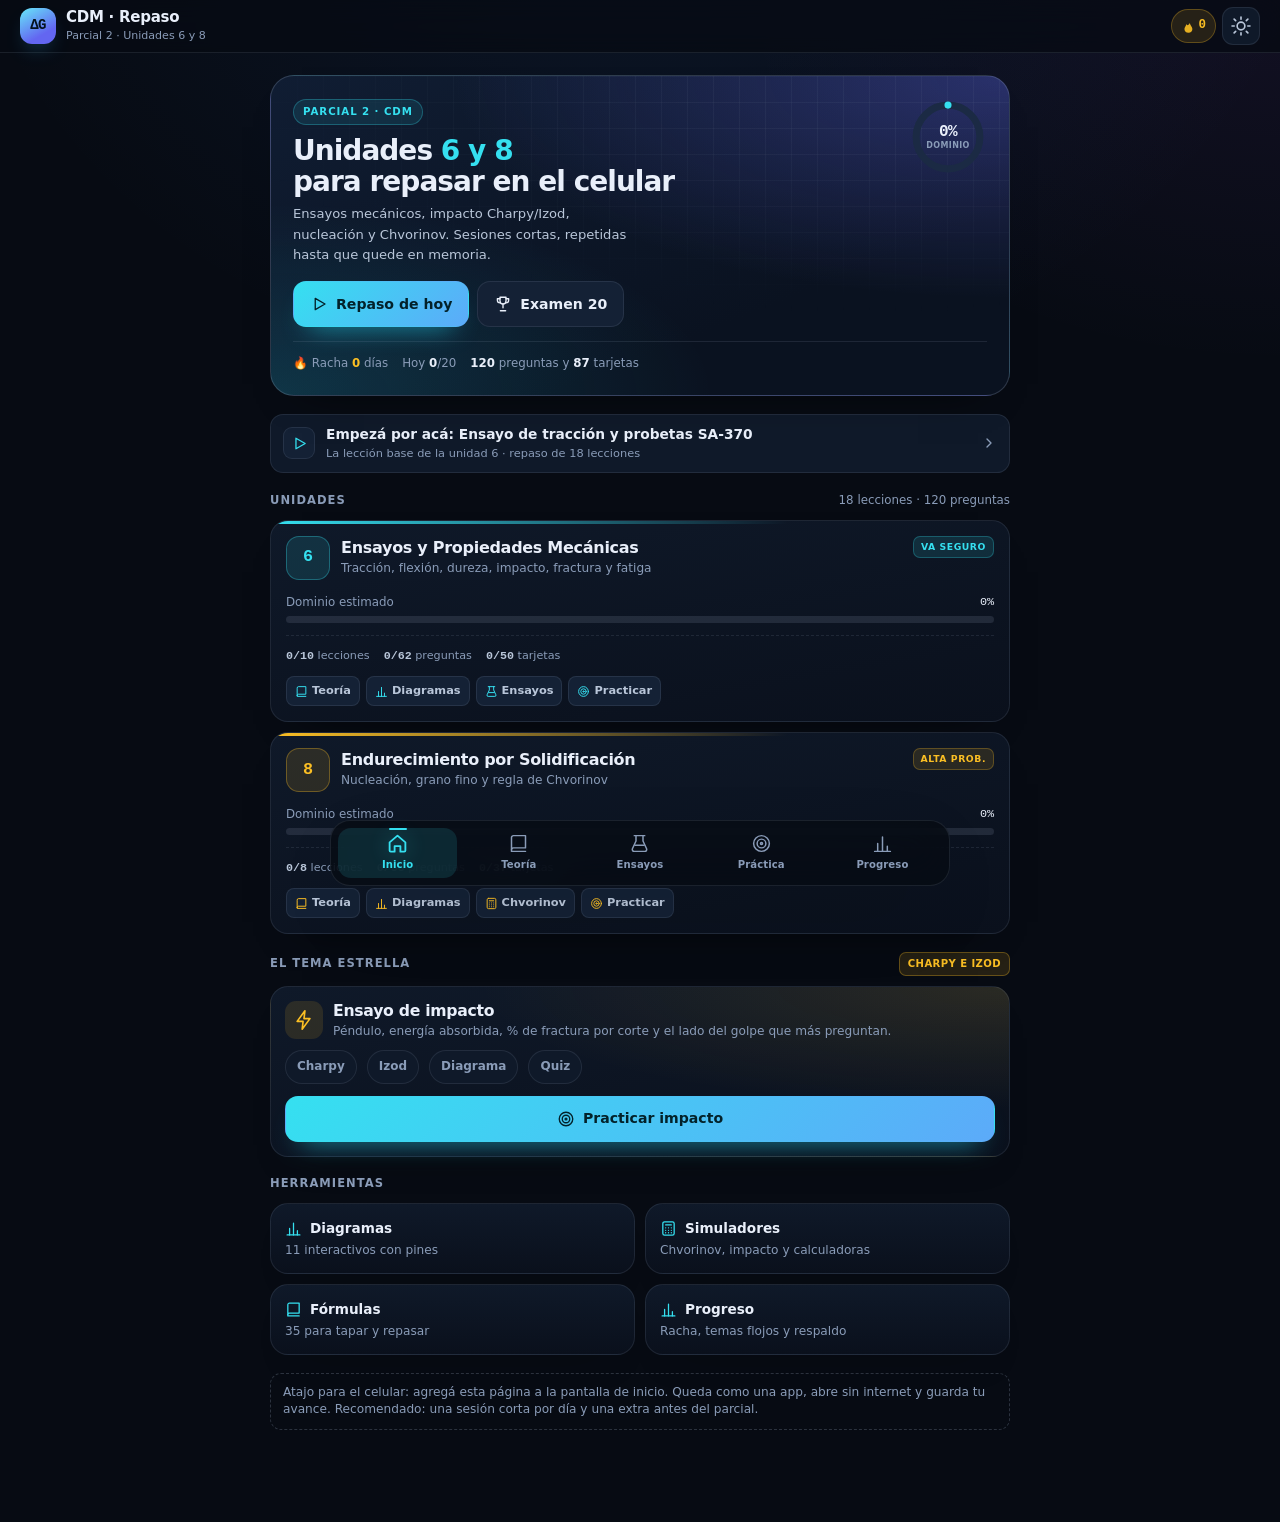
==== index.html @ 366c5c60 "first commit" ====
<!DOCTYPE html>
<html lang="es" data-theme="dark">
<head>
  <meta charset="UTF-8" />
  <meta name="viewport" content="width=device-width, initial-scale=1, viewport-fit=cover" />
  <meta name="description" content="Repaso móvil de Ciencia de los Materiales — Parcial 2. Unidades 6 y 8: ensayos mecánicos, impacto Charpy/Izod y solidificación con Chvorinov." />
  <meta name="theme-color" content="#070b13" />
  <meta name="color-scheme" content="dark light" />
  <meta name="apple-mobile-web-app-capable" content="yes" />
  <meta name="apple-mobile-web-app-status-bar-style" content="black-translucent" />
  <meta name="apple-mobile-web-app-title" content="CDM Repaso" />
  <title>CDM · Repaso — Unidades 6 y 8</title>

  <link rel="manifest" href="./manifest.webmanifest" />
  <link rel="icon" href="./assets/icons/favicon.svg" type="image/svg+xml" />
  <link rel="apple-touch-icon" href="./assets/icons/icon-180.png" />

  <link rel="stylesheet" href="./css/base.css" />
  <link rel="stylesheet" href="./css/layout.css" />
  <link rel="stylesheet" href="./css/components.css" />
  <link rel="stylesheet" href="./css/components-extra.css" />

  <script>
    window.__APP_ERRORS__ = [];
    window.__showAppError = function (msg) {
      window.__APP_ERRORS__.push(String(msg));
      var paint = function () {
        var el = document.getElementById('appError');
        if (!el) {
          el = document.createElement('div');
          el.id = 'appError';
          el.className = 'app-error';
          document.body.appendChild(el);
        }
        el.hidden = false;
        el.textContent = '⚠ Error JS: ' + msg;
      };
      if (document.body) paint();
      else document.addEventListener('DOMContentLoaded', paint, { once: true });
    };
    window.addEventListener('error', function (e) { window.__showAppError(e.message || 'error'); });
    window.addEventListener('unhandledrejection', function (e) { window.__showAppError(e.reason && e.reason.message ? e.reason.message : e.reason); });
  </script>
</head>
<body>
  <a class="skip-link" href="#view">Saltar al contenido</a>

  <!-- ============ SPRITE DE ÍCONOS (sin dependencias externas) ============ -->
  <svg xmlns="http://www.w3.org/2000/svg" class="sprite" aria-hidden="true" focusable="false">
    <symbol id="i-home" viewBox="0 0 24 24"><path d="M3 10.7 12 3l9 7.7V20a1.3 1.3 0 0 1-1.3 1.3h-4.4V15H8.7v6.3H4.3A1.3 1.3 0 0 1 3 20z"/></symbol>
    <symbol id="i-book" viewBox="0 0 24 24"><path d="M4 19.2A2.2 2.2 0 0 1 6.2 17H20V3H6.2A2.2 2.2 0 0 0 4 5.2z"/><path d="M4 19.2V21h16"/></symbol>
    <symbol id="i-flask" viewBox="0 0 24 24"><path d="M6 3h12M8 3v6.2L3.9 18a2.2 2.2 0 0 0 1.9 3h12.4a2.2 2.2 0 0 0 1.9-3L16 9.2V3"/><path d="M6.8 14h10.4"/></symbol>
    <symbol id="i-target" viewBox="0 0 24 24"><circle cx="12" cy="12" r="9"/><circle cx="12" cy="12" r="5"/><circle cx="12" cy="12" r="1.2"/></symbol>
    <symbol id="i-chart" viewBox="0 0 24 24"><path d="M3 21h18"/><path d="M6.5 21V12M12 21V4.5M17.5 21v-6"/></symbol>
    <symbol id="i-chevron-left" viewBox="0 0 24 24"><path d="M15 18l-6-6 6-6"/></symbol>
    <symbol id="i-chevron-right" viewBox="0 0 24 24"><path d="M9 18l6-6-6-6"/></symbol>
    <symbol id="i-arrow-right" viewBox="0 0 24 24"><path d="M4.5 12h15M13 5.5l6.5 6.5L13 18.5"/></symbol>
    <symbol id="i-flame" viewBox="0 0 24 24"><path d="M12 22c3.7 0 6.2-2.5 6.2-5.9 0-4.2-4-6.3-4-9.9 0 0-1.4 2.8-3.7 3.8C9.9 10.2 8.5 8 8.5 8c0 3-3 4.8-3 8.1C5.5 19.5 8 22 12 22z"/></symbol>
    <symbol id="i-check" viewBox="0 0 24 24"><path d="M20 6.5 9.2 17.3 4 12.1"/></symbol>
    <symbol id="i-x" viewBox="0 0 24 24"><path d="M18 6 6 18M6 6l12 12"/></symbol>
    <symbol id="i-clock" viewBox="0 0 24 24"><circle cx="12" cy="12" r="9"/><path d="M12 7.5V12l3.2 2"/></symbol>
    <symbol id="i-layers" viewBox="0 0 24 24"><path d="M12 2.5 2.5 7.3 12 12l9.5-4.7z"/><path d="M2.5 12 12 16.7 21.5 12"/><path d="M2.5 16.7 12 21.4l9.5-4.7"/></symbol>
    <symbol id="i-sparkles" viewBox="0 0 24 24"><path d="M12 3.2l1.8 4.3L18 9.3l-4.2 1.8L12 15.4l-1.8-4.3L6 9.3l4.2-1.8z"/><path d="M18.8 14.6l.8 2 2 .8-2 .8-.8 2-.8-2-2-.8 2-.8z"/></symbol>
    <symbol id="i-refresh" viewBox="0 0 24 24"><path d="M20.5 12a8.5 8.5 0 1 1-2.8-6.3"/><path d="M20.5 4.2v5h-5"/></symbol>
    <symbol id="i-sun" viewBox="0 0 24 24"><circle cx="12" cy="12" r="4.2"/><path d="M12 2.2v2.4M12 19.4v2.4M4.5 4.5l1.7 1.7M17.8 17.8l1.7 1.7M2.2 12h2.4M19.4 12h2.4M4.5 19.5l1.7-1.7M17.8 6.2l1.7-1.7"/></symbol>
    <symbol id="i-moon" viewBox="0 0 24 24"><path d="M20.6 13.2A8.6 8.6 0 1 1 10.8 3.4a7 7 0 0 0 9.8 9.8z"/></symbol>
    <symbol id="i-info" viewBox="0 0 24 24"><circle cx="12" cy="12" r="9"/><path d="M12 11v5.5M12 7.7v.4"/></symbol>
    <symbol id="i-alert" viewBox="0 0 24 24"><path d="M10.3 3.9 2.6 17.1A2 2 0 0 0 4.3 20h15.4a2 2 0 0 0 1.7-2.9L13.7 3.9a2 2 0 0 0-3.4 0z"/><path d="M12 9v4.2M12 16.7v.4"/></symbol>
    <symbol id="i-bulb" viewBox="0 0 24 24"><path d="M9 18h6M10 21.5h4"/><path d="M12 2.5a7 7 0 0 0-4 12.7V18h8v-2.8a7 7 0 0 0-4-12.7z"/></symbol>
    <symbol id="i-search" viewBox="0 0 24 24"><circle cx="11" cy="11" r="7"/><path d="M16.3 16.3 21 21"/></symbol>
    <symbol id="i-graduation" viewBox="0 0 24 24"><path d="M22 9 12 4 2 9l10 5z"/><path d="M6.5 11.2v4.6c0 1.8 2.5 3.2 5.5 3.2s5.5-1.4 5.5-3.2v-4.6"/></symbol>
    <symbol id="i-calculator" viewBox="0 0 24 24"><rect x="4" y="2.5" width="16" height="19" rx="2.5"/><path d="M8 7h8M8 11h.01M12 11h.01M16 11h.01M8 14.5h.01M12 14.5h.01M16 14.5h.01M8 18h.01M12 18h.01M16 18h.01"/></symbol>
    <symbol id="i-play" viewBox="0 0 24 24"><path d="M7 4.5v15l13-7.5z"/></symbol>
    <symbol id="i-shuffle" viewBox="0 0 24 24"><path d="M3 6h4l10 12h4M3 18h4L17 6h4"/><path d="M18 3l3 3-3 3M18 15l3 3-3 3"/></symbol>
    <symbol id="i-trash" viewBox="0 0 24 24"><path d="M4 7h16M9.5 7V4.2h5V7M6.5 7l1 13h9l1-13"/></symbol>
    <symbol id="i-download" viewBox="0 0 24 24"><path d="M12 3v11.5M7.5 10.5 12 15l4.5-4.5M4 20.5h16"/></symbol>
    <symbol id="i-upload" viewBox="0 0 24 24"><path d="M12 15.5V4M7.5 8.5 12 4l4.5 4.5M4 20.5h16"/></symbol>
    <symbol id="i-settings" viewBox="0 0 24 24"><circle cx="12" cy="12" r="3"/><path d="M19.4 15a1.7 1.7 0 0 0 .3 1.9l.1.1a2 2 0 1 1-2.8 2.8l-.1-.1a1.7 1.7 0 0 0-2.9 1.2 2 2 0 1 1-4 0 1.7 1.7 0 0 0-2.9-1.2l-.1.1a2 2 0 1 1-2.8-2.8l.1-.1A1.7 1.7 0 0 0 3 15a2 2 0 1 1 0-4 1.7 1.7 0 0 0 1.4-2.9l-.1-.1a2 2 0 1 1 2.8-2.8l.1.1A1.7 1.7 0 0 0 10 4a2 2 0 1 1 4 0 1.7 1.7 0 0 0 2.9 1.4l.1-.1a2 2 0 1 1 2.8 2.8l-.1.1A1.7 1.7 0 0 0 21 11a2 2 0 1 1 0 4z"/></symbol>
    <symbol id="i-trophy" viewBox="0 0 24 24"><path d="M8 3h8v5a4 4 0 0 1-8 0z"/><path d="M8 5H4.5v2A3.5 3.5 0 0 0 8 10.5M16 5h3.5v2A3.5 3.5 0 0 1 16 10.5M12 12v5M8.5 21h7"/></symbol>
    <symbol id="i-zap" viewBox="0 0 24 24"><path d="M13 2 4.5 13.5H11L10 22l8.5-11.5H12z"/></symbol>
    <symbol id="i-list" viewBox="0 0 24 24"><path d="M8.5 6.5h12M8.5 12h12M8.5 17.5h12M3.5 6.5h.01M3.5 12h.01M3.5 17.5h.01"/></symbol>
    <symbol id="i-check-circle" viewBox="0 0 24 24"><circle cx="12" cy="12" r="9"/><path d="M8 12.3l2.6 2.6L16 9.5"/></symbol>
    <symbol id="i-x-circle" viewBox="0 0 24 24"><circle cx="12" cy="12" r="9"/><path d="M9 9l6 6M15 9l-6 6"/></symbol>
  </svg>

  <!-- ============ BARRA SUPERIOR ============ -->
  <header class="appbar" id="appbar">
    <button class="icon-btn appbar__back" id="btnBack" type="button" aria-label="Volver" hidden>
      <svg class="icon" aria-hidden="true"><use href="#i-chevron-left"></use></svg>
    </button>

    <div class="appbar__brand" id="appbarBrand" role="button" tabindex="0" aria-label="Ir al inicio">
      <span class="brand-mark" aria-hidden="true">ΔG</span>
      <div class="appbar__titles">
        <h1 id="appbarTitle">CDM · Repaso</h1>
        <p id="appbarSub">Parcial 2 · Unidades 6 y 8</p>
      </div>
    </div>

    <div class="appbar__actions">
      <button class="streak-chip" id="btnStreak" type="button" title="Racha de días estudiando">
        <svg class="icon icon--flame" aria-hidden="true"><use href="#i-flame"></use></svg>
        <span id="streakDays">0</span>
      </button>
      <button class="icon-btn" id="btnTheme" type="button" aria-label="Cambiar tema claro / oscuro" title="Tema claro / oscuro">
        <svg class="icon" aria-hidden="true"><use href="#i-moon"></use></svg>
      </button>
    </div>
  </header>

  <!-- ============ CONTENIDO ============ -->
  <main class="view" id="view" tabindex="-1">
    <div class="page">
      <div class="empty">
        <h3>Cargando repaso…</h3>
        <p>Si este mensaje no desaparece, revisá que la carpeta <span class="mono">js/</span> esté completa (incluido <span class="mono">bundle.js</span>).</p>
      </div>
    </div>
  </main>

  <!-- ============ NAVEGACIÓN INFERIOR ============ -->
  <nav class="tabbar" id="tabbar" aria-label="Navegación principal">
    <a class="tabbar__item" href="#/inicio" data-tab="inicio">
      <svg class="icon" aria-hidden="true"><use href="#i-home"></use></svg>
      <span>Inicio</span>
    </a>
    <a class="tabbar__item" href="#/teoria" data-tab="teoria">
      <svg class="icon" aria-hidden="true"><use href="#i-book"></use></svg>
      <span>Teoría</span>
    </a>
    <a class="tabbar__item" href="#/ensayos" data-tab="ensayos">
      <svg class="icon" aria-hidden="true"><use href="#i-flask"></use></svg>
      <span>Ensayos</span>
    </a>
    <a class="tabbar__item" href="#/practica" data-tab="practica">
      <svg class="icon" aria-hidden="true"><use href="#i-target"></use></svg>
      <span>Práctica</span>
    </a>
    <a class="tabbar__item" href="#/progreso" data-tab="progreso">
      <svg class="icon" aria-hidden="true"><use href="#i-chart"></use></svg>
      <span>Progreso</span>
    </a>
  </nav>

  <div id="toast" class="toast" role="status" aria-live="polite" hidden></div>
  <div id="sheetRoot"></div>

  <script>
    /* Si se abre con doble clic (file://), los módulos ES no cargan: se usa el
       bundle clásico generado por tools/build-bundle.mjs. Servida por HTTP(S),
       la app usa los módulos nativos. */
    (function () {
      var script = document.createElement('script');
      var isFile = window.location.protocol === 'file:';
      if (isFile) {
        script.src = './js/bundle.js';
      } else {
        script.type = 'module';
        script.src = './js/main.js';
      }
      script.onerror = function () {
        var box = document.createElement('div');
        box.className = 'app-error';
        box.textContent = isFile
          ? 'No se pudo cargar js/bundle.js. Generá el bundle con: node tools/build-bundle.mjs'
          : 'No se pudo cargar js/main.js. Revisá que la carpeta js/ esté completa.';
        document.body.appendChild(box);
      };
      document.body.appendChild(script);
    })();
  </script>

</body>
</html>
---- css/base.css ----
/* ============================================================
   base.css — reset, tokens de diseño, tipografía y utilidades
   ============================================================ */

:root {
  color-scheme: dark;

  --bg: #070b13;
  --bg-soft: #0a101c;
  --surface: #0f1929;
  --surface-2: #142135;
  --surface-3: #1b2a44;
  --line: rgba(148, 163, 184, 0.14);
  --line-strong: rgba(148, 163, 184, 0.26);
  --track: rgba(148, 163, 184, 0.16);

  --text: #e9effa;
  --text-dim: #b9c6d9;
  --muted: #8a9cb8;

  --accent: #35e0f0;
  --accent-strong: #22d3ee;
  --accent-soft: rgba(53, 224, 240, 0.12);
  --accent-ink: #03222a;

  --violet: #b49bff;
  --violet-soft: rgba(180, 155, 255, 0.13);
  --amber: #fbbf24;
  --amber-soft: rgba(251, 191, 36, 0.12);
  --green: #3ddc97;
  --green-soft: rgba(61, 220, 151, 0.12);
  --rose: #fb7185;
  --rose-soft: rgba(251, 113, 133, 0.12);
  --blue: #7cb8ff;
  --blue-soft: rgba(124, 184, 255, 0.12);

  --u6: #35e0f0;
  --u6-soft: rgba(53, 224, 240, 0.12);
  --u8: #fbbf24;
  --u8-soft: rgba(251, 191, 36, 0.12);

  --radius-xl: 24px;
  --radius-lg: 18px;
  --radius-md: 13px;
  --radius-sm: 9px;

  --shadow-card: 0 20px 40px -32px rgba(0, 0, 0, 0.9);
  --shadow-pop: 0 30px 80px -30px rgba(0, 0, 0, 0.85);

  --font: "Segoe UI Variable Text", "Segoe UI", system-ui, -apple-system, "Helvetica Neue", Arial, sans-serif;
  --mono: ui-monospace, "Cascadia Code", "SF Mono", "JetBrains Mono", Menlo, Consolas, monospace;

  --nav-h: 66px;
  --safe-b: env(safe-area-inset-bottom, 0px);
  --safe-t: env(safe-area-inset-top, 0px);
  --maxw: 780px;

  --hero-bg: radial-gradient(130% 120% at 100% 0%, rgba(99, 102, 241, 0.34), transparent 58%),
             radial-gradient(100% 100% at 0% 100%, rgba(34, 211, 238, 0.17), transparent 60%),
             linear-gradient(158deg, #101d33, #0a1220 70%);
  --grid-line: rgba(148, 163, 184, 0.07);
}

[data-theme="light"] {
  color-scheme: light;

  --bg: #f2f5fb;
  --bg-soft: #eaeff8;
  --surface: #ffffff;
  --surface-2: #f4f7fd;
  --surface-3: #e7edf7;
  --line: rgba(15, 23, 42, 0.09);
  --line-strong: rgba(15, 23, 42, 0.18);
  --track: rgba(15, 23, 42, 0.1);

  --text: #0d1729;
  --text-dim: #2c3b54;
  --muted: #5f7089;

  --accent: #0891b2;
  --accent-strong: #0e7490;
  --accent-soft: rgba(8, 145, 178, 0.1);
  --accent-ink: #ffffff;

  --violet: #7c5cf5;
  --violet-soft: rgba(124, 92, 245, 0.1);
  --amber: #b45309;
  --amber-soft: rgba(180, 83, 9, 0.1);
  --green: #047857;
  --green-soft: rgba(4, 120, 87, 0.1);
  --rose: #be123c;
  --rose-soft: rgba(190, 18, 60, 0.09);
  --blue: #1d4ed8;
  --blue-soft: rgba(29, 78, 216, 0.09);

  --u6: #0e7490;
  --u6-soft: rgba(14, 116, 144, 0.1);
  --u8: #b45309;
  --u8-soft: rgba(180, 83, 9, 0.1);

  --shadow-card: 0 18px 36px -30px rgba(15, 23, 42, 0.35);
  --shadow-pop: 0 30px 80px -30px rgba(15, 23, 42, 0.35);

  --hero-bg: radial-gradient(130% 120% at 100% 0%, rgba(99, 102, 241, 0.22), transparent 58%),
             radial-gradient(100% 100% at 0% 100%, rgba(8, 145, 178, 0.13), transparent 60%),
             linear-gradient(158deg, #ffffff, #eef3fb 75%);
  --grid-line: rgba(15, 23, 42, 0.055);
}

*,
*::before,
*::after {
  box-sizing: border-box;
}

* {
  -webkit-tap-highlight-color: transparent;
}

html {
  -webkit-text-size-adjust: 100%;
  text-size-adjust: 100%;
  scroll-behavior: smooth;
}

body {
  margin: 0;
  min-height: 100vh;
  min-height: 100dvh;
  font-family: var(--font);
  font-size: 15px;
  line-height: 1.55;
  color: var(--text);
  background: var(--bg);
  background-image:
    radial-gradient(90% 60% at 50% -10%, rgba(56, 130, 246, 0.1), transparent 60%),
    radial-gradient(70% 40% at 100% 0%, rgba(168, 85, 247, 0.07), transparent 60%);
  background-repeat: no-repeat;
  overscroll-behavior-y: none;
  -webkit-font-smoothing: antialiased;
  -moz-osx-font-smoothing: grayscale;
}

h1, h2, h3, h4, p, ul, ol, figure, blockquote {
  margin: 0;
}

ul, ol {
  padding: 0;
  list-style: none;
}

h1, h2, h3, h4 {
  font-weight: 650;
  letter-spacing: -0.018em;
  line-height: 1.22;
}

h2 { font-size: 1.22rem; }
h3 { font-size: 1.02rem; }
h4 { font-size: 0.94rem; }

p { color: var(--text-dim); }

a {
  color: var(--accent);
  text-decoration: none;
}

a:hover { text-decoration: underline; }

strong, b { font-weight: 650; color: var(--text); }

button, input, select, textarea {
  font: inherit;
  color: inherit;
}

button {
  cursor: pointer;
  border: 0;
  background: none;
  padding: 0;
}

img, svg {
  max-width: 100%;
}

:focus-visible {
  outline: 2px solid var(--accent);
  outline-offset: 3px;
  border-radius: 6px;
}

::selection {
  background: var(--accent);
  color: var(--accent-ink);
}

::-webkit-scrollbar { width: 6px; height: 6px; }
::-webkit-scrollbar-track { background: transparent; }
::-webkit-scrollbar-thumb {
  background: var(--line-strong);
  border-radius: 99px;
}

/* ---------- utilidades globales ---------- */

.sprite {
  position: absolute;
  width: 0;
  height: 0;
  overflow: hidden;
}

.icon {
  width: 22px;
  height: 22px;
  flex: none;
  fill: none;
  stroke: currentColor;
  stroke-width: 1.8;
  stroke-linecap: round;
  stroke-linejoin: round;
}

.icon--sm { width: 17px; height: 17px; }
.icon--xs { width: 14px; height: 14px; }
.icon--lg { width: 26px; height: 26px; }

.skip-link {
  position: fixed;
  top: -60px;
  left: 12px;
  z-index: 200;
  padding: 10px 14px;
  border-radius: 10px;
  background: var(--surface);
  border: 1px solid var(--line-strong);
}

.skip-link:focus { top: 12px; }

.sr-only {
  position: absolute;
  width: 1px;
  height: 1px;
  margin: -1px;
  padding: 0;
  overflow: hidden;
  clip: rect(0 0 0 0);
  white-space: nowrap;
  border: 0;
}

.mono {
  font-family: var(--mono);
  font-variant-numeric: tabular-nums;
  letter-spacing: -0.01em;
}

.muted { color: var(--muted); }
.dim { color: var(--text-dim); }
.small { font-size: 0.82rem; }
.tiny { font-size: 0.74rem; }
.center { text-align: center; }
.hide { display: none !important; }
[hidden] { display: none !important; }

.app-error {
  position: fixed;
  left: 10px;
  right: 10px;
  bottom: calc(var(--nav-h) + var(--safe-b) + 10px);
  z-index: 300;
  padding: 12px 14px;
  border-radius: 12px;
  background: #7f1d1d;
  color: #fff;
  font-family: var(--mono);
  font-size: 12px;
  box-shadow: var(--shadow-pop);
}

@media (prefers-reduced-motion: reduce) {
  html { scroll-behavior: auto; }
  *, *::before, *::after {
    animation-duration: 0.001ms !important;
    animation-iteration-count: 1 !important;
    transition-duration: 0.001ms !important;
  }
}

@media (min-width: 720px) {
  body { font-size: 15.5px; }
  h2 { font-size: 1.4rem; }
}
---- css/layout.css ----
/* ============================================================
   layout.css — shell de la app, barra superior, navegación y
   estructuras de página (hero, secciones, grillas, unidades)
   ============================================================ */

:root {
  --appbar-h: 56px;
}

/* ---------- barra superior ---------- */

.appbar {
  position: sticky;
  top: 0;
  z-index: 40;
  display: flex;
  align-items: center;
  gap: 10px;
  padding: calc(7px + var(--safe-t)) 14px 7px;
  background: color-mix(in srgb, var(--bg) 78%, transparent);
  border-bottom: 1px solid var(--line);
  backdrop-filter: blur(18px) saturate(1.2);
  -webkit-backdrop-filter: blur(18px) saturate(1.2);
}

@supports not (background: color-mix(in srgb, red 50%, transparent)) {
  .appbar { background: rgba(7, 11, 19, 0.88); }
}

.appbar__brand {
  display: flex;
  align-items: center;
  gap: 10px;
  min-width: 0;
  flex: 1;
}

.brand-mark {
  width: 36px;
  height: 36px;
  flex: none;
  display: grid;
  place-items: center;
  border-radius: 12px;
  background: linear-gradient(150deg, #67e8f9, #6366f1 70%);
  color: #04121f;
  font-family: var(--mono);
  font-size: 14px;
  font-weight: 800;
  letter-spacing: -0.04em;
  box-shadow: 0 10px 22px -12px rgba(56, 189, 248, 0.9);
}

.appbar__titles {
  min-width: 0;
}

.appbar__titles h1 {
  font-size: 0.94rem;
  font-weight: 650;
  white-space: nowrap;
  overflow: hidden;
  text-overflow: ellipsis;
}

.appbar__titles p {
  font-size: 0.69rem;
  color: var(--muted);
  white-space: nowrap;
  overflow: hidden;
  text-overflow: ellipsis;
}

.appbar__actions {
  display: flex;
  align-items: center;
  gap: 6px;
  flex: none;
}

.appbar__back {
  margin-left: -6px;
}

.streak-chip {
  display: inline-flex;
  align-items: center;
  gap: 3px;
  min-height: 34px;
  padding: 0 9px;
  border-radius: 999px;
  border: 1px solid rgba(251, 191, 36, 0.28);
  background: var(--amber-soft);
  color: var(--amber);
  font-family: var(--mono);
  font-size: 0.78rem;
  font-weight: 700;
}

.streak-chip .icon--flame {
  width: 15px;
  height: 15px;
  fill: currentColor;
  stroke: none;
  opacity: 0.9;
}

.icon-btn {
  width: 38px;
  height: 38px;
  display: grid;
  place-items: center;
  border-radius: 11px;
  border: 1px solid var(--line);
  background: var(--surface);
  color: var(--text-dim);
  transition: background 0.15s ease, color 0.15s ease, transform 0.12s ease;
}

.icon-btn:active { transform: scale(0.94); }
.icon-btn:hover { color: var(--text); background: var(--surface-2); }

/* ---------- contenido ---------- */

.view {
  max-width: var(--maxw);
  margin: 0 auto;
  padding: 16px 14px calc(var(--nav-h) + var(--safe-b) + 26px);
  animation: view-in 0.24s ease both;
}

@keyframes view-in {
  from { opacity: 0; }
  to { opacity: 1; }
}

.view--flush {
  padding-top: 10px;
}

.page {
  display: flex;
  flex-direction: column;
  gap: 18px;
}

.page-head {
  display: flex;
  align-items: flex-start;
  gap: 12px;
  justify-content: space-between;
}

.page-head__main { min-width: 0; }

.eyebrow {
  display: flex;
  align-items: center;
  gap: 6px;
  margin-bottom: 5px;
  font-size: 0.68rem;
  font-weight: 700;
  letter-spacing: 0.1em;
  text-transform: uppercase;
  color: var(--accent);
}

.eyebrow--u8 { color: var(--u8); }
.eyebrow--muted { color: var(--muted); }

.page-head h2 {
  font-size: 1.42rem;
  line-height: 1.16;
  letter-spacing: -0.03em;
}

.page-head p {
  margin-top: 5px;
  font-size: 0.85rem;
  color: var(--muted);
  line-height: 1.45;
}

.section {
  display: flex;
  flex-direction: column;
  gap: 10px;
}

.section__head {
  display: flex;
  align-items: baseline;
  justify-content: space-between;
  gap: 10px;
}

.section__title {
  display: flex;
  align-items: center;
  gap: 7px;
  font-size: 0.72rem;
  font-weight: 750;
  letter-spacing: 0.09em;
  text-transform: uppercase;
  color: var(--muted);
}

.section__link {
  font-size: 0.76rem;
  font-weight: 600;
  color: var(--accent);
  white-space: nowrap;
}

/* ---------- hero de inicio ---------- */

.hero {
  position: relative;
  overflow: hidden;
  border-radius: var(--radius-xl);
  border: 1px solid var(--line-strong);
  background: var(--hero-bg);
  padding: 18px;
  box-shadow: var(--shadow-card);
}

.hero::after {
  content: "";
  position: absolute;
  inset: 0;
  pointer-events: none;
  background-image:
    linear-gradient(to right, var(--grid-line) 1px, transparent 1px),
    linear-gradient(to bottom, var(--grid-line) 1px, transparent 1px);
  background-size: 26px 26px;
  mask-image: radial-gradient(120% 100% at 80% 0%, #000 20%, transparent 75%);
  -webkit-mask-image: radial-gradient(120% 100% at 80% 0%, #000 20%, transparent 75%);
}

.hero__top {
  position: relative;
  z-index: 1;
  display: flex;
  align-items: flex-start;
  gap: 14px;
  justify-content: space-between;
}

.hero__copy { min-width: 0; }

.hero__kicker {
  display: inline-flex;
  align-items: center;
  gap: 6px;
  padding: 4px 9px;
  border-radius: 999px;
  border: 1px solid rgba(53, 224, 240, 0.28);
  background: rgba(53, 224, 240, 0.1);
  color: var(--accent);
  font-size: 0.64rem;
  font-weight: 750;
  letter-spacing: 0.09em;
  text-transform: uppercase;
}

.hero h2 {
  margin-top: 11px;
  font-size: 1.55rem;
  line-height: 1.1;
  letter-spacing: -0.035em;
}

.hero h2 em {
  font-style: normal;
  color: var(--accent);
}

.hero__sub {
  margin-top: 7px;
  max-width: 40ch;
  font-size: 0.82rem;
  color: var(--text-dim);
}

.hero__ring {
  flex: none;
  display: flex;
  flex-direction: column;
  align-items: center;
  gap: 4px;
}

.hero__ring-label {
  font-size: 0.6rem;
  font-weight: 700;
  letter-spacing: 0.06em;
  text-transform: uppercase;
  color: var(--muted);
}

.hero__actions {
  position: relative;
  z-index: 1;
  display: flex;
  flex-wrap: wrap;
  gap: 8px;
  margin-top: 16px;
}

.hero__foot {
  position: relative;
  z-index: 1;
  display: flex;
  align-items: center;
  gap: 10px;
  margin-top: 14px;
  padding-top: 12px;
  border-top: 1px solid var(--line);
  font-size: 0.74rem;
  color: var(--muted);
}

/* ---------- tarjetas de unidad ---------- */

.unit-card {
  position: relative;
  display: block;
  overflow: hidden;
  border-radius: var(--radius-lg);
  border: 1px solid var(--line);
  background: linear-gradient(170deg, var(--surface), var(--bg-soft));
  padding: 15px;
  box-shadow: var(--shadow-card);
  transition: border-color 0.15s ease, transform 0.15s ease;
}

.unit-card:hover { border-color: var(--line-strong); }
.unit-card:active { transform: scale(0.995); }

.unit-card::before {
  content: "";
  position: absolute;
  top: 0;
  left: 0;
  width: 100%;
  height: 3px;
  background: linear-gradient(90deg, var(--u-color), transparent 70%);
}

.unit-card--u6 { --u-color: var(--u6); --u-soft: var(--u6-soft); }
.unit-card--u8 { --u-color: var(--u8); --u-soft: var(--u8-soft); }

.unit-card__head {
  display: flex;
  align-items: center;
  gap: 11px;
}

.unit-num {
  width: 44px;
  height: 44px;
  flex: none;
  display: grid;
  place-items: center;
  border-radius: 13px;
  background: var(--u-soft);
  border: 1px solid color-mix(in srgb, var(--u-color) 32%, transparent);
  color: var(--u-color);
  font-family: var(--mono);
  font-size: 1.05rem;
  font-weight: 800;
  line-height: 1;
}

.unit-num small {
  font-size: 0.55rem;
  font-weight: 700;
  letter-spacing: 0.04em;
  margin-top: -2px;
}

.unit-card__titles { min-width: 0; flex: 1; }

.unit-card__titles h3 {
  font-size: 1rem;
  line-height: 1.22;
}

.unit-card__titles p {
  margin-top: 2px;
  font-size: 0.76rem;
  color: var(--muted);
}

.unit-card__badge {
  flex: none;
  align-self: flex-start;
  padding: 3px 7px;
  border-radius: 7px;
  font-size: 0.58rem;
  font-weight: 800;
  letter-spacing: 0.06em;
  text-transform: uppercase;
  color: var(--u-color);
  background: var(--u-soft);
  border: 1px solid color-mix(in srgb, var(--u-color) 26%, transparent);
}

.unit-card__meta {
  display: flex;
  gap: 14px;
  margin-top: 12px;
  padding-top: 11px;
  border-top: 1px dashed var(--line);
  font-size: 0.7rem;
  color: var(--muted);
}

.unit-card__meta b {
  color: var(--text-dim);
  font-family: var(--mono);
  font-size: 0.73rem;
}

.unit-card__links {
  display: flex;
  flex-wrap: wrap;
  gap: 6px;
  margin-top: 11px;
}

.mini-link {
  display: inline-flex;
  align-items: center;
  gap: 4px;
  padding: 5px 8px;
  border-radius: 8px;
  border: 1px solid var(--line);
  background: var(--surface-2);
  color: var(--text-dim);
  font-size: 0.71rem;
  font-weight: 600;
}

.mini-link:hover {
  text-decoration: none;
  border-color: var(--line-strong);
  color: var(--text);
}

.mini-link .icon { width: 13px; height: 13px; color: var(--u-color, var(--accent)); }

/* ---------- grillas ---------- */

.grid { display: grid; gap: 10px; }
.grid--2 { grid-template-columns: repeat(2, minmax(0, 1fr)); }
.grid--3 { grid-template-columns: repeat(3, minmax(0, 1fr)); }

@media (max-width: 359px) {
  .grid--2, .grid--3 { grid-template-columns: 1fr; }
}

@media (min-width: 560px) {
  .grid--3 { grid-template-columns: repeat(3, minmax(0, 1fr)); }
}

/* ---------- navegación inferior ---------- */

.tabbar {
  position: fixed;
  left: 50%;
  bottom: 0;
  transform: translateX(-50%);
  z-index: 45;
  width: 100%;
  max-width: 620px;
  display: grid;
  grid-template-columns: repeat(5, 1fr);
  gap: 2px;
  padding: 7px 7px calc(6px + var(--safe-b));
  background: color-mix(in srgb, var(--bg) 82%, transparent);
  border-top: 1px solid var(--line);
  border-radius: 20px 20px 0 0;
  backdrop-filter: blur(20px) saturate(1.3);
  -webkit-backdrop-filter: blur(20px) saturate(1.3);
  transition: transform 0.26s ease, opacity 0.2s ease;
}

@supports not (background: color-mix(in srgb, red 50%, transparent)) {
  .tabbar { background: rgba(7, 11, 19, 0.94); }
}

.tabbar__item {
  position: relative;
  min-height: 50px;
  display: flex;
  flex-direction: column;
  align-items: center;
  justify-content: center;
  gap: 3px;
  border-radius: 13px;
  color: var(--muted);
  font-size: 0.63rem;
  font-weight: 650;
  letter-spacing: 0.01em;
  transition: color 0.15s ease, background 0.15s ease;
}

.tabbar__item:hover { text-decoration: none; color: var(--text-dim); }

.tabbar__item .icon {
  width: 21px;
  height: 21px;
  stroke-width: 1.7;
}

.tabbar__item[aria-current="page"] {
  color: var(--accent);
  background: var(--accent-soft);
}

.tabbar__item[aria-current="page"] .icon {
  stroke-width: 2.1;
  filter: drop-shadow(0 0 10px rgba(53, 224, 240, 0.45));
}

.tabbar__item[aria-current="page"]::before {
  content: "";
  position: absolute;
  top: 0;
  width: 18px;
  height: 2px;
  border-radius: 2px;
  background: var(--accent);
}

/* modo foco (quiz / tarjetas): ocultar navegación inferior */
body.is-focus .tabbar {
  transform: translate(-50%, 130%);
  opacity: 0;
  pointer-events: none;
}

body.is-focus .view {
  padding-bottom: calc(96px + var(--safe-b));
}

@media (min-width: 900px) {
  .tabbar {
    bottom: 14px;
    border: 1px solid var(--line);
    border-radius: 20px;
    padding-bottom: 7px;
    box-shadow: var(--shadow-pop);
  }

  body.is-focus .tabbar { transform: translate(-50%, 150%); }

  .view { padding-top: 22px; }
}

@media (min-width: 720px) {
  .appbar { padding-inline: 20px; }
  .view { padding-inline: 20px; }
  .hero { padding: 22px; }
  .hero h2 { font-size: 1.75rem; }
}
---- css/components.css ----
/* ============================================================
   components.css — botones, tarjetas, quiz, tarjetas de estudio,
   diagramas SVG, simuladores, hojas y avisos
   ============================================================ */

/* ---------------- botones ---------------- */

.btn {
  display: inline-flex;
  align-items: center;
  justify-content: center;
  gap: 8px;
  min-height: 46px;
  padding: 0 16px;
  border: 1px solid transparent;
  border-radius: var(--radius-md);
  font-size: 0.88rem;
  font-weight: 650;
  line-height: 1.1;
  color: var(--text);
  background: var(--surface-2);
  text-align: center;
  transition: transform 0.12s ease, background 0.15s ease, border-color 0.15s ease, opacity 0.15s ease;
}

.btn:active { transform: scale(0.98); }
.btn:hover { text-decoration: none; }
.btn[disabled] { opacity: 0.45; pointer-events: none; }

.btn .icon { width: 18px; height: 18px; }

.btn--primary {
  background: linear-gradient(135deg, var(--accent) 0%, #60a5fa 110%);
  color: var(--accent-ink);
  box-shadow: 0 14px 26px -16px rgba(34, 211, 238, 0.85);
  border-color: transparent;
}

.btn--primary:hover { filter: brightness(1.05); }

[data-theme="light"] .btn--primary {
  background: linear-gradient(135deg, #0891b2, #2563eb);
  color: #fff;
}

.btn--soft {
  background: var(--surface-2);
  border-color: var(--line);
  color: var(--text);
}

.btn--ghost {
  background: transparent;
  color: var(--text-dim);
  border-color: transparent;
}

.btn--outline {
  background: transparent;
  border-color: var(--line-strong);
  color: var(--text);
}

.btn--danger {
  background: var(--rose-soft);
  border-color: color-mix(in srgb, var(--rose) 32%, transparent);
  color: var(--rose);
}

.btn--sm {
  min-height: 38px;
  padding: 0 12px;
  font-size: 0.78rem;
  border-radius: 10px;
  gap: 6px;
}

.btn--xs {
  min-height: 30px;
  padding: 0 9px;
  font-size: 0.71rem;
  border-radius: 8px;
  gap: 5px;
}

.btn--block { width: 100%; }

.btn--icon {
  width: 42px;
  min-height: 42px;
  padding: 0;
  border-radius: 12px;
}

/* ---------------- chips / filtros ---------------- */

.chip-row {
  display: flex;
  gap: 7px;
  overflow-x: auto;
  padding: 2px 1px 4px;
  scrollbar-width: none;
  -ms-overflow-style: none;
}

.chip-row::-webkit-scrollbar { display: none; }

.chip {
  flex: none;
  display: inline-flex;
  align-items: center;
  gap: 5px;
  min-height: 34px;
  padding: 0 11px;
  border-radius: 999px;
  border: 1px solid var(--line);
  background: var(--surface);
  color: var(--muted);
  font-size: 0.75rem;
  font-weight: 600;
  white-space: nowrap;
  transition: background 0.15s ease, color 0.15s ease, border-color 0.15s ease;
}

.chip[aria-pressed="true"],
.chip.is-active {
  background: var(--accent-soft);
  border-color: color-mix(in srgb, var(--accent) 45%, transparent);
  color: var(--accent);
}

.chip__count {
  font-family: var(--mono);
  font-size: 0.66rem;
  opacity: 0.8;
}

/* control segmentado */
.segmented {
  display: grid;
  grid-auto-flow: column;
  grid-auto-columns: 1fr;
  gap: 3px;
  padding: 3px;
  border-radius: 13px;
  border: 1px solid var(--line);
  background: var(--surface);
}

.segmented button {
  min-height: 36px;
  padding: 0 8px;
  border-radius: 10px;
  font-size: 0.75rem;
  font-weight: 650;
  color: var(--muted);
  white-space: nowrap;
  transition: background 0.15s ease, color 0.15s ease;
}

.segmented button[aria-selected="true"] {
  background: var(--surface-3);
  color: var(--text);
  box-shadow: 0 6px 14px -12px #000;
}

/* ---------------- tarjetas ---------------- */

.card {
  border-radius: var(--radius-lg);
  border: 1px solid var(--line);
  background: linear-gradient(180deg, var(--surface), var(--bg-soft));
  box-shadow: var(--shadow-card);
  padding: 14px;
}

.card--flush { padding: 0; overflow: hidden; }
.card--plain { background: var(--surface); }

.card--tap {
  transition: border-color 0.15s ease, transform 0.12s ease;
}

.card--tap:active { transform: scale(0.995); }
.card--tap:hover { border-color: var(--line-strong); }

.card__head {
  display: flex;
  align-items: flex-start;
  gap: 10px;
  justify-content: space-between;
}

.card__title {
  font-size: 0.95rem;
  font-weight: 650;
}

.card__sub {
  margin-top: 3px;
  font-size: 0.76rem;
  color: var(--muted);
  line-height: 1.4;
}

.card__body {
  margin-top: 10px;
  font-size: 0.86rem;
  color: var(--text-dim);
  line-height: 1.55;
}

.card__foot {
  display: flex;
  align-items: center;
  gap: 8px;
  margin-top: 12px;
  padding-top: 11px;
  border-top: 1px solid var(--line);
}

.stack { display: flex; flex-direction: column; gap: 10px; }
.stack--sm { gap: 7px; }
.stack--lg { gap: 14px; }

.row {
  display: flex;
  align-items: center;
  gap: 10px;
}

.row--between { justify-content: space-between; }
.row--wrap { flex-wrap: wrap; }
.spacer { flex: 1; }

/* ---------------- barras y anillos ---------------- */

.bar {
  height: 7px;
  border-radius: 999px;
  background: var(--track);
  overflow: hidden;
}

.bar--thin { height: 5px; }

.bar__fill {
  height: 100%;
  border-radius: inherit;
  background: linear-gradient(90deg, var(--accent), #60a5fa);
  transition: width 0.45s cubic-bezier(0.2, 0.8, 0.2, 1);
}

.bar__fill--u6 { background: linear-gradient(90deg, var(--u6), #60a5fa); }
.bar__fill--u8 { background: linear-gradient(90deg, var(--u8), #f97316); }
.bar__fill--ok { background: linear-gradient(90deg, var(--green), #22d3ee); }
.bar__fill--warn { background: linear-gradient(90deg, var(--amber), #fb923c); }
.bar__fill--bad { background: linear-gradient(90deg, var(--rose), #f472b6); }

.ring-wrap {
  position: relative;
  width: 74px;
  height: 74px;
  flex: none;
}

.ring { display: block; width: 100%; height: 100%; transform: rotate(-90deg); }
.ring__track { fill: none; stroke: var(--surface-3); }
.ring__value {
  fill: none;
  stroke: var(--accent);
  stroke-linecap: round;
  transition: stroke-dasharray 0.6s cubic-bezier(0.2, 0.8, 0.2, 1);
}

.ring-wrap__inner {
  position: absolute;
  inset: 0;
  display: grid;
  place-content: center;
  text-align: center;
  line-height: 1;
}

.ring-wrap__pct {
  font-family: var(--mono);
  font-size: 1rem;
  font-weight: 750;
  letter-spacing: -0.04em;
}

.ring-wrap__cap {
  margin-top: 2px;
  font-size: 0.52rem;
  font-weight: 700;
  letter-spacing: 0.05em;
  text-transform: uppercase;
  color: var(--muted);
}

/* ---------------- badges / stats ---------------- */

.badge {
  display: inline-flex;
  align-items: center;
  gap: 4px;
  padding: 3px 8px;
  border-radius: 7px;
  border: 1px solid var(--line);
  background: var(--surface-2);
  color: var(--muted);
  font-size: 0.63rem;
  font-weight: 750;
  letter-spacing: 0.04em;
  text-transform: uppercase;
  white-space: nowrap;
}

.badge--accent { color: var(--accent); background: var(--accent-soft); border-color: color-mix(in srgb, var(--accent) 30%, transparent); }
.badge--ok { color: var(--green); background: var(--green-soft); border-color: color-mix(in srgb, var(--green) 30%, transparent); }
.badge--warn { color: var(--amber); background: var(--amber-soft); border-color: color-mix(in srgb, var(--amber) 30%, transparent); }
.badge--bad { color: var(--rose); background: var(--rose-soft); border-color: color-mix(in srgb, var(--rose) 30%, transparent); }
.badge--violet { color: var(--violet); background: var(--violet-soft); border-color: color-mix(in srgb, var(--violet) 30%, transparent); }

.stat {
  padding: 12px;
  border-radius: var(--radius-md);
  border: 1px solid var(--line);
  background: var(--surface);
}

.stat__value {
  font-family: var(--mono);
  font-size: 1.32rem;
  font-weight: 750;
  letter-spacing: -0.04em;
  line-height: 1.05;
}

.stat__label {
  margin-top: 4px;
  font-size: 0.64rem;
  font-weight: 650;
  letter-spacing: 0.05em;
  text-transform: uppercase;
  color: var(--muted);
  line-height: 1.3;
}

.stat--accent { background: var(--accent-soft); border-color: color-mix(in srgb, var(--accent) 26%, transparent); }
.stat--accent .stat__value { color: var(--accent); }

/* ---------------- avisos / callouts ---------------- */

.callout {
  --c: var(--blue);
  --c-soft: var(--blue-soft);
  position: relative;
  display: flex;
  gap: 10px;
  padding: 11px 12px;
  border-radius: var(--radius-md);
  border: 1px solid color-mix(in srgb, var(--c) 26%, transparent);
  background: var(--c-soft);
}

.callout__icon {
  flex: none;
  width: 24px;
  height: 24px;
  display: grid;
  place-items: center;
  border-radius: 8px;
  color: var(--c);
  background: color-mix(in srgb, var(--c) 14%, transparent);
}

.callout__icon .icon { width: 15px; height: 15px; }

.callout h4 {
  font-size: 0.76rem;
  font-weight: 750;
  letter-spacing: 0.03em;
  text-transform: uppercase;
  color: var(--c);
}

.callout p {
  margin-top: 2px;
  font-size: 0.83rem;
  line-height: 1.5;
  color: var(--text-dim);
}

.callout p + p { margin-top: 5px; }

.callout--warn { --c: var(--amber); --c-soft: var(--amber-soft); }
.callout--tip { --c: var(--green); --c-soft: var(--green-soft); }
.callout--trap { --c: var(--rose); --c-soft: var(--rose-soft); }
.callout--prof { --c: var(--violet); --c-soft: var(--violet-soft); }
.callout--info { --c: var(--blue); --c-soft: var(--blue-soft); }

/* ---------------- fórmulas ---------------- */

.formula {
  position: relative;
  padding: 11px 13px;
  border-radius: var(--radius-md);
  border: 1px solid var(--line);
  border-left: 3px solid var(--accent);
  background:
    linear-gradient(180deg, rgba(148, 163, 184, 0.05), transparent),
    var(--bg-soft);
  overflow: hidden;
}

.formula__expr {
  font-family: var(--mono);
  font-size: 1rem;
  font-weight: 650;
  letter-spacing: -0.02em;
  color: var(--text);
  line-height: 1.45;
  overflow-wrap: anywhere;
}

.formula__note {
  margin-top: 4px;
  font-size: 0.7rem;
  color: var(--muted);
  line-height: 1.4;
}

.formula--u8 { border-left-color: var(--u8); }
.formula--violet { border-left-color: var(--violet); }
.formula--amber { border-left-color: var(--amber); }

.fcard {
  padding: 12px 13px;
  border-radius: var(--radius-md);
  border: 1px solid var(--line);
  background: var(--surface);
  transition: border-color 0.15s ease;
}

.fcard__head {
  display: flex;
  align-items: center;
  justify-content: space-between;
  gap: 10px;
}

.fcard__name {
  font-size: 0.79rem;
  font-weight: 650;
  color: var(--text-dim);
}

.fcard__expr {
  margin-top: 6px;
  font-family: var(--mono);
  font-size: 0.98rem;
  font-weight: 650;
  letter-spacing: -0.02em;
  color: var(--text);
  overflow-wrap: anywhere;
  transition: filter 0.2s ease;
}

.fcard__note {
  margin-top: 4px;
  font-size: 0.69rem;
  color: var(--muted);
  line-height: 1.4;
}

.fcard.is-masked .fcard__expr {
  filter: blur(6px);
  user-select: none;
  cursor: pointer;
}

.fcard.is-masked .fcard__expr:hover { filter: blur(4px); }

.formula-inline {
  display: inline-block;
  padding: 1px 5px;
  border-radius: 5px;
  border: 1px solid var(--line);
  background: var(--surface-2);
  font-family: var(--mono);
  font-size: 0.86em;
  color: var(--text);
  white-space: nowrap;
}

/* ---------------- tablas ---------------- */

.table-wrap {
  overflow-x: auto;
  border-radius: var(--radius-md);
  border: 1px solid var(--line);
  background: var(--surface);
  -webkit-overflow-scrolling: touch;
}

table.data {
  width: 100%;
  border-collapse: collapse;
  font-size: 0.76rem;
  min-width: 460px;
}

table.data th {
  padding: 9px 10px;
  text-align: left;
  font-size: 0.6rem;
  font-weight: 750;
  letter-spacing: 0.06em;
  text-transform: uppercase;
  color: var(--muted);
  background: var(--surface-2);
  border-bottom: 1px solid var(--line);
  white-space: nowrap;
}

table.data td {
  padding: 9px 10px;
  border-bottom: 1px solid var(--line);
  color: var(--text-dim);
  vertical-align: top;
  line-height: 1.4;
}

table.data tr:last-child td { border-bottom: 0; }
table.data td:first-child { color: var(--text); font-weight: 600; }
table.data strong { color: var(--text); }

/* ---------------- listas / filas ---------------- */

.row-card {
  display: flex;
  align-items: center;
  gap: 11px;
  width: 100%;
  padding: 11px 12px;
  border-radius: var(--radius-md);
  border: 1px solid var(--line);
  background: var(--surface);
  text-align: left;
  transition: background 0.15s ease, border-color 0.15s ease, transform 0.12s ease;
}

.row-card:active { transform: scale(0.995); }
.row-card:hover { border-color: var(--line-strong); text-decoration: none; }

.row-card__num {
  width: 32px;
  height: 32px;
  flex: none;
  display: grid;
  place-items: center;
  border-radius: 9px;
  background: var(--surface-2);
  border: 1px solid var(--line);
  font-family: var(--mono);
  font-size: 0.72rem;
  font-weight: 750;
  color: var(--text-dim);
}

.row-card__main { flex: 1; min-width: 0; }

.row-card__title {
  display: block;
  font-size: 0.86rem;
  font-weight: 650;
  color: var(--text);
  line-height: 1.3;
}

.row-card__meta {
  display: block;
  margin-top: 2px;
  font-size: 0.71rem;
  color: var(--muted);
  line-height: 1.35;
}

.row-card__chev { flex: none; color: var(--muted); width: 16px; height: 16px; }
.row-card.is-done .row-card__num { color: var(--green); border-color: color-mix(in srgb, var(--green) 32%, transparent); background: var(--green-soft); }

/* ---------------- lesson view ---------------- */

.lesson-top {
  display: flex;
  flex-wrap: wrap;
  gap: 6px;
  align-items: center;
}

.lesson-body {
  font-size: 0.93rem;
  line-height: 1.68;
  color: var(--text-dim);
}

.lesson-body p + p { margin-top: 10px; }
.lesson-body b, .lesson-body strong { color: var(--text); }

.lesson-body ul.ticks { margin-top: 8px; display: grid; gap: 7px; }

.lesson-body ul.ticks li {
  position: relative;
  padding-left: 20px;
  font-size: 0.89rem;
}

.lesson-body ul.ticks li::before {
  content: "";
  position: absolute;
  left: 2px;
  top: 0.52em;
  width: 7px;
  height: 7px;
  border-radius: 2px;
  background: var(--accent);
  opacity: 0.8;
}

.lesson-body ol.steps {
  margin-top: 8px;
  display: grid;
  gap: 7px;
  counter-reset: step;
}

.lesson-body ol.steps li {
  position: relative;
  padding-left: 26px;
  font-size: 0.88rem;
  counter-increment: step;
}

.lesson-body ol.steps li::before {
  content: counter(step);
  position: absolute;
  left: 0;
  top: 0.1em;
  width: 18px;
  height: 18px;
  display: grid;
  place-items: center;
  border-radius: 6px;
  background: var(--accent-soft);
  color: var(--accent);
  font-family: var(--mono);
  font-size: 0.65rem;
  font-weight: 750;
}

.mini-title {
  margin: 4px 0 6px;
  font-size: 0.72rem;
  font-weight: 750;
  letter-spacing: 0.07em;
  text-transform: uppercase;
  color: var(--muted);
}

.figure {
  margin: 4px 0;
}

.figure figcaption {
  margin-top: 6px;
  font-size: 0.69rem;
  color: var(--muted);
  line-height: 1.4;
}

/* ---------------- formulario ---------------- */

.field { display: flex; flex-direction: column; gap: 5px; }

.field__label {
  font-size: 0.7rem;
  font-weight: 650;
  letter-spacing: 0.02em;
  color: var(--muted);
}

.input {
  width: 100%;
  min-height: 46px;
  padding: 0 11px;
  border-radius: 11px;
  border: 1px solid var(--line-strong);
  background: var(--bg-soft);
  color: var(--text);
  font-family: var(--mono);
  font-size: 16px;
  transition: border-color 0.15s ease, box-shadow 0.15s ease;
}

.input:focus {
  outline: none;
  border-color: var(--accent);
  box-shadow: 0 0 0 3px var(--accent-soft);
}

.input::placeholder { color: var(--muted); font-family: var(--font); }

.input-text {
  font-family: var(--font);
  font-size: 16px;
}

.input-group { position: relative; }

.input-group .input { padding-right: 44px; }

.input-group__unit {
  position: absolute;
  right: 10px;
  top: 50%;
  transform: translateY(-50%);
  font-family: var(--mono);
  font-size: 0.7rem;
  color: var(--muted);
  pointer-events: none;
}

/* ---------------- quiz ---------------- */

.quiz-top {
  display: flex;
  align-items: center;
  gap: 10px;
}

.quiz-top__label {
  font-size: 0.7rem;
  font-weight: 700;
  letter-spacing: 0.05em;
  text-transform: uppercase;
  color: var(--muted);
}

.quiz-top__count {
  font-family: var(--mono);
  font-size: 0.8rem;
  font-weight: 750;
  color: var(--text);
}

.quiz-progress { flex: 1; }

.q-card {
  padding: 16px;
  border-radius: var(--radius-lg);
  border: 1px solid var(--line);
  background: linear-gradient(180deg, var(--surface), var(--bg-soft));
  box-shadow: var(--shadow-card);
}

.q-meta {
  display: flex;
  align-items: center;
  flex-wrap: wrap;
  gap: 6px;
  margin-bottom: 10px;
}

.q-text {
  font-size: 1.06rem;
  font-weight: 600;
  line-height: 1.42;
  letter-spacing: -0.012em;
  color: var(--text);
}

.q-text .formula-inline { font-size: 0.88em; }

.q-hint {
  margin-top: 7px;
  font-size: 0.76rem;
  color: var(--muted);
}

.options {
  display: grid;
  gap: 8px;
  margin-top: 14px;
}

.opt {
  display: flex;
  align-items: flex-start;
  gap: 10px;
  width: 100%;
  padding: 12px;
  border-radius: 13px;
  border: 1px solid var(--line);
  background: var(--surface);
  color: var(--text-dim);
  font-size: 0.87rem;
  line-height: 1.4;
  text-align: left;
  transition: background 0.15s ease, border-color 0.15s ease, transform 0.1s ease, opacity 0.2s ease;
}

.opt:active { transform: scale(0.995); }
.opt:hover:not([data-state]) { border-color: var(--line-strong); background: var(--surface-2); }

.opt__key {
  width: 23px;
  height: 23px;
  flex: none;
  display: grid;
  place-items: center;
  border-radius: 7px;
  border: 1px solid var(--line-strong);
  font-family: var(--mono);
  font-size: 0.67rem;
  font-weight: 750;
  color: var(--muted);
}

.opt[data-state="correct"] {
  border-color: color-mix(in srgb, var(--green) 55%, transparent);
  background: var(--green-soft);
  color: var(--text);
}

.opt[data-state="correct"] .opt__key { border-color: var(--green); color: var(--green); background: color-mix(in srgb, var(--green) 12%, transparent); }

.opt[data-state="wrong"] {
  border-color: color-mix(in srgb, var(--rose) 55%, transparent);
  background: var(--rose-soft);
  color: var(--text);
}

.opt[data-state="wrong"] .opt__key { border-color: var(--rose); color: var(--rose); }

.opt[data-state="dim"] { opacity: 0.45; }

.explain {
  margin-top: 12px;
  padding: 12px;
  border-radius: 13px;
  border: 1px solid var(--line);
  border-left: 3px solid var(--accent);
  background: var(--surface-2);
  animation: fade-in 0.22s ease both;
}

.explain--bad { border-left-color: var(--rose); }
.explain--ok { border-left-color: var(--green); }

.explain__title {
  display: flex;
  align-items: center;
  gap: 6px;
  font-size: 0.78rem;
  font-weight: 750;
  color: var(--green);
}

.explain--bad .explain__title { color: var(--rose); }

.explain p {
  margin-top: 5px;
  font-size: 0.83rem;
  line-height: 1.52;
  color: var(--text-dim);
}

.explain ol {
  margin-top: 7px;
  display: grid;
  gap: 5px;
  counter-reset: s;
}

.explain ol li {
  position: relative;
  padding-left: 20px;
  font-size: 0.79rem;
  color: var(--text-dim);
  counter-increment: s;
}

.explain ol li::before {
  content: counter(s) ".";
  position: absolute;
  left: 0;
  color: var(--accent);
  font-family: var(--mono);
  font-size: 0.7rem;
  font-weight: 700;
}

.numeric-row {
  display: flex;
  gap: 8px;
  margin-top: 14px;
}

.numeric-row .input { flex: 1; }

.action-dock {
  position: fixed;
  left: 50%;
  bottom: 0;
  transform: translateX(-50%);
  z-index: 50;
  width: 100%;
  max-width: var(--maxw);
  padding: 10px 14px calc(10px + var(--safe-b));
  background: linear-gradient(180deg, transparent, var(--bg) 34%);
}

.action-dock__inner {
  display: flex;
  gap: 8px;
  padding: 9px;
  border-radius: 16px;
  border: 1px solid var(--line);
  background: color-mix(in srgb, var(--bg) 82%, transparent);
  backdrop-filter: blur(16px);
  -webkit-backdrop-filter: blur(16px);
}

.action-dock__inner .btn { flex: 1; }

/* resultados */
.result-hero {
  padding: 22px 18px;
  border-radius: var(--radius-xl);
  border: 1px solid var(--line);
  background: var(--hero-bg);
  text-align: center;
}

.result-hero .ring-wrap { margin: 0 auto; width: 104px; height: 104px; }
.result-hero .ring-wrap__pct { font-size: 1.4rem; }

.result-hero h2 { margin-top: 12px; font-size: 1.2rem; }
.result-hero p { margin-top: 4px; font-size: 0.82rem; color: var(--muted); }

.review-list { display: grid; gap: 8px; }

.review-item {
  padding: 11px 12px;
  border-radius: 12px;
  border: 1px solid var(--line);
  background: var(--surface);
}

.review-item__q { font-size: 0.83rem; font-weight: 600; color: var(--text); }
.review-item__a { margin-top: 4px; font-size: 0.78rem; color: var(--green); }
.review-item__note { margin-top: 4px; font-size: 0.75rem; color: var(--muted); line-height: 1.45; }

/* ---------------- tarjetas de memoria ---------------- */

.flash-stage { perspective: 1400px; }

.flash-card {
  width: 100%;
  min-height: 320px;
  cursor: pointer;
  border: 0;
  background: none;
  text-align: inherit;
  color: inherit;
}

.flash-inner {
  display: grid;
  min-height: 320px;
  transform-style: preserve-3d;
  transition: transform 0.55s cubic-bezier(0.2, 0.8, 0.2, 1);
}

.flash-card.is-flipped .flash-inner { transform: rotateY(180deg); }

.flash-face {
  grid-area: 1 / 1;
  display: flex;
  flex-direction: column;
  justify-content: center;
  gap: 12px;
  padding: 22px 18px;
  border-radius: 22px;
  border: 1px solid var(--line);
  background:
    radial-gradient(120% 90% at 100% 0%, rgba(99, 102, 241, 0.18), transparent 55%),
    linear-gradient(170deg, var(--surface), var(--bg-soft));
  box-shadow: var(--shadow-card);
  backface-visibility: hidden;
  -webkit-backface-visibility: hidden;
}

.flash-back {
  transform: rotateY(180deg);
  background:
    radial-gradient(120% 90% at 0% 0%, rgba(53, 224, 240, 0.13), transparent 55%),
    linear-gradient(200deg, var(--surface), var(--bg-soft));
}

.flash-face__tag {
  display: flex;
  align-items: center;
  gap: 6px;
  font-size: 0.64rem;
  font-weight: 750;
  letter-spacing: 0.07em;
  text-transform: uppercase;
  color: var(--accent);
}

.flash-face__text {
  font-size: 1.1rem;
  font-weight: 600;
  line-height: 1.42;
  letter-spacing: -0.015em;
  color: var(--text);
}

.flash-back .flash-face__text {
  font-size: 0.98rem;
  font-weight: 500;
  color: var(--text-dim);
}

.flash-face__hint {
  font-size: 0.72rem;
  color: var(--muted);
}

.flash-tap {
  display: inline-flex;
  align-items: center;
  gap: 5px;
  align-self: flex-start;
  padding: 4px 8px;
  border-radius: 7px;
  border: 1px dashed var(--line-strong);
  font-size: 0.66rem;
  color: var(--muted);
}

.flash-controls {
  display: grid;
  grid-template-columns: 1fr 1fr;
  gap: 8px;
  margin-top: 12px;
}

.flash-controls .btn { min-height: 52px; flex-direction: column; gap: 3px; font-size: 0.78rem; }
.flash-controls .btn small { font-size: 0.62rem; font-weight: 500; opacity: 0.7; }

/* ---------------- tablero de progreso ---------------- */

.topic-row {
  display: grid;
  grid-template-columns: 1fr 76px;
  align-items: center;
  gap: 10px;
  padding: 9px 0;
  border-bottom: 1px solid var(--line);
}

.topic-row:last-child { border-bottom: 0; }

.topic-row__name { font-size: 0.8rem; font-weight: 600; color: var(--text-dim); }
.topic-row__pct { font-family: var(--mono); font-size: 0.72rem; color: var(--muted); text-align: right; }

.badge-grid {
  display: grid;
  grid-template-columns: repeat(3, 1fr);
  gap: 8px;
}

.achievement {
  padding: 10px 8px;
  border-radius: 12px;
  border: 1px solid var(--line);
  background: var(--surface);
  text-align: center;
}

.achievement .icon { width: 22px; height: 22px; color: var(--amber); margin-bottom: 4px; }
.achievement__name { font-size: 0.68rem; font-weight: 650; color: var(--text-dim); line-height: 1.25; }
.achievement.is-locked { opacity: 0.38; filter: grayscale(1); }

/* ---------------- estado vacío ---------------- */

.empty {
  padding: 22px 16px;
  border-radius: var(--radius-lg);
  border: 1px dashed var(--line-strong);
  background: var(--surface);
  text-align: center;
}

.empty .icon { width: 28px; height: 28px; color: var(--muted); margin-bottom: 8px; }
.empty h3 { font-size: 0.92rem; }
.empty p { margin-top: 4px; font-size: 0.78rem; color: var(--muted); }

/* ---------------- hoja inferior (sheet) ---------------- */

.sheet-overlay {
  position: fixed;
  inset: 0;
  z-index: 100;
  display: flex;
  align-items: flex-end;
  justify-content: center;
  background: rgba(3, 6, 12, 0.62);
  backdrop-filter: blur(4px);
  -webkit-backdrop-filter: blur(4px);
  animation: fade-in 0.18s ease both;
}

.sheet {
  width: 100%;
  max-width: 560px;
  max-height: 86dvh;
  overflow-y: auto;
  overscroll-behavior: contain;
  padding: 4px 16px calc(18px + var(--safe-b));
  border: 1px solid var(--line-strong);
  border-bottom: 0;
  border-radius: 22px 22px 0 0;
  background: var(--surface);
  box-shadow: var(--shadow-pop);
  animation: sheet-up 0.26s cubic-bezier(0.2, 0.8, 0.2, 1) both;
}

.sheet__handle {
  width: 38px;
  height: 4px;
  margin: 8px auto 14px;
  border-radius: 99px;
  background: var(--line-strong);
}

.sheet:focus { outline: none; }

.sheet__head {
  display: flex;
  align-items: flex-start;
  justify-content: space-between;
  gap: 10px;
  padding-bottom: 10px;
  border-bottom: 1px solid var(--line);
}

.sheet__title { font-size: 1rem; font-weight: 650; letter-spacing: -0.02em; }
.sheet__sub { margin-top: 2px; font-size: 0.74rem; color: var(--muted); }
.sheet__body { padding: 12px 0 4px; font-size: 0.88rem; line-height: 1.6; color: var(--text-dim); }
.sheet__body p + p { margin-top: 8px; }
.sheet__body .formula { margin-top: 8px; }
.sheet__actions { display: flex; gap: 8px; padding-top: 12px; }
.sheet__actions .btn { flex: 1; }

@keyframes sheet-up {
  from { transform: translateY(24px); opacity: 0.5; }
  to { transform: none; opacity: 1; }
}

@keyframes fade-in {
  from { opacity: 0; }
  to { opacity: 1; }
}

/* ---------------- toast ---------------- */

.toast {
  position: fixed;
  left: 50%;
  bottom: calc(var(--nav-h) + var(--safe-b) + 16px);
  transform: translateX(-50%);
  z-index: 120;
  max-width: calc(100vw - 32px);
  padding: 10px 14px;
  border-radius: 12px;
  border: 1px solid var(--line-strong);
  background: var(--surface-3);
  color: var(--text);
  font-size: 0.8rem;
  font-weight: 600;
  box-shadow: var(--shadow-pop);
  animation: toast-in 0.2s ease both;
  text-align: center;
}

.toast--ok { border-color: color-mix(in srgb, var(--green) 50%, transparent); color: var(--green); }
.toast--bad { border-color: color-mix(in srgb, var(--rose) 50%, transparent); color: var(--rose); }

body.is-focus .toast { bottom: calc(96px + var(--safe-b)); }

@keyframes toast-in {
  from { opacity: 0; transform: translate(-50%, 8px); }
  to { opacity: 1; transform: translate(-50%, 0); }
}

/* ---------------- diagramas ---------------- */

.diagram-frame {
  position: relative;
  border-radius: 16px;
  border: 1px solid var(--line);
  overflow: hidden;
  background:
    linear-gradient(to right, var(--grid-line) 1px, transparent 1px),
    linear-gradient(to bottom, var(--grid-line) 1px, transparent 1px),
    radial-gradient(90% 80% at 50% 0%, rgba(56, 130, 246, 0.08), transparent 70%),
    var(--bg-soft);
  background-size: 22px 22px, 22px 22px, auto, auto;
  touch-action: manipulation;
}

.diagram-frame svg {
  display: block;
  width: 100%;
  height: auto;
  overflow: visible;
}

.diagram-frame .svg-axis { stroke: var(--muted); stroke-width: 1.6; fill: none; }
.diagram-frame .svg-axis-arrow { fill: var(--muted); }
.diagram-frame .svg-grid { stroke: var(--grid-line); stroke-width: 1; }
.diagram-frame .svg-curve { fill: none; stroke: var(--text); stroke-width: 2.6; stroke-linecap: round; }
.diagram-frame .svg-curve--accent { stroke: var(--accent); }
.diagram-frame .svg-curve--violet { stroke: var(--violet); }
.diagram-frame .svg-curve--amber { stroke: var(--amber); }
.diagram-frame .svg-curve--rose { stroke: var(--rose); }
.diagram-frame .svg-curve--green { stroke: var(--green); }
.diagram-frame .svg-dashed { fill: none; stroke-dasharray: 5 4; stroke-width: 1.8; }
.diagram-frame .svg-fill--accent { fill: var(--accent); }
.diagram-frame .svg-fill--violet { fill: var(--violet); }
.diagram-frame .svg-fill--amber { fill: var(--amber); }
.diagram-frame .svg-fill--rose { fill: var(--rose); }
.diagram-frame .svg-fill--green { fill: var(--green); }
.diagram-frame .svg-fill--muted { fill: var(--muted); }
.diagram-frame .svg-soft { fill: var(--accent-soft); }
.diagram-frame .svg-soft--violet { fill: var(--violet-soft); }
.diagram-frame .svg-soft--amber { fill: var(--amber-soft); }
.diagram-frame .svg-soft--rose { fill: var(--rose-soft); }
.diagram-frame .svg-soft--green { fill: var(--green-soft); }
.diagram-frame .svg-text {
  fill: var(--text-dim);
  font-family: var(--font);
  font-size: 9px;
  font-weight: 600;
}
.diagram-frame .svg-text--strong { fill: var(--text); font-weight: 700; }
.diagram-frame .svg-text--muted { fill: var(--muted); font-weight: 500; }
.diagram-frame .svg-text--mono { font-family: var(--mono); }
.diagram-frame .svg-text--accent { fill: var(--accent); }
.diagram-frame .svg-text--violet { fill: var(--violet); }
.diagram-frame .svg-text--amber { fill: var(--amber); }
.diagram-frame .svg-text--rose { fill: var(--rose); }
.diagram-frame .svg-text--green { fill: var(--green); }

.d-label { pointer-events: none; }
.d-label__box {
  fill: var(--surface);
  stroke: color-mix(in srgb, var(--accent) 55%, transparent);
  stroke-width: 0.8;
}
.d-label__text {
  fill: var(--text);
  font-family: var(--font);
  font-size: 8.5px;
  font-weight: 650;
}
.d-label__line { stroke: var(--accent); stroke-width: 0.7; stroke-dasharray: 2 2; opacity: 0.7; }

.d-pin { cursor: pointer; }
.d-pin__hit { fill: transparent; }
.d-pin__circle {
  fill: var(--surface-2);
  stroke: var(--accent);
  stroke-width: 1.4;
  transition: transform 0.15s ease, fill 0.2s ease;
}
.d-pin__num {
  fill: var(--text);
  font-family: var(--mono);
  font-size: 8.5px;
  font-weight: 750;
  pointer-events: none;
}
.d-pin:hover .d-pin__circle { fill: var(--surface-3); }
.d-pin.is-active .d-pin__circle { fill: var(--accent); stroke: var(--accent); }
.d-pin.is-active .d-pin__num { fill: var(--accent-ink); }
.d-pin.is-solved .d-pin__circle { fill: var(--green); stroke: var(--green); }
.d-pin.is-solved .d-pin__num { fill: #04231a; }
.d-pin.is-pulse .d-pin__circle { animation: pin-pulse 1.4s ease-in-out infinite; }

@keyframes pin-pulse {
  0%, 100% { stroke-width: 1.4; }
  50% { stroke-width: 3; }
}

.diagram-toolbar {
  display: flex;
  align-items: center;
  justify-content: space-between;
  gap: 8px;
  padding: 8px 10px;
  border-bottom: 1px solid var(--line);
  background: color-mix(in srgb, var(--surface) 60%, transparent);
}

.diagram-toolbar__title {
  font-size: 0.72rem;
  font-weight: 650;
  color: var(--text-dim);
}

.diagram-legend {
  display: flex;
  flex-wrap: wrap;
  gap: 10px;
  padding: 8px 10px;
  border-top: 1px solid var(--line);
  font-size: 0.65rem;
  color: var(--muted);
}

.diagram-legend span { display: inline-flex; align-items: center; gap: 4px; }
.legend-dot { width: 7px; height: 7px; border-radius: 50%; display: inline-block; }
.legend-dot--accent { background: var(--accent); }
.legend-dot--green { background: var(--green); }
.legend-dot--muted { background: var(--muted); }
.legend-dot--rose { background: var(--rose); }
.legend-dot--violet { background: var(--violet); }
.legend-dot--amber { background: var(--amber); }

.pins-list {
  display: flex;
  flex-wrap: wrap;
  gap: 5px;
}

.pin-chip {
  display: inline-flex;
  align-items: center;
  gap: 5px;
  min-height: 30px;
  padding: 0 8px;
  border-radius: 8px;
  border: 1px solid var(--line);
  background: var(--surface);
  color: var(--muted);
  font-size: 0.68rem;
  font-weight: 600;
}

.pin-chip b {
  font-family: var(--mono);
  font-size: 0.64rem;
  color: var(--accent);
}

.pin-chip.is-done { border-color: color-mix(in srgb, var(--green) 30%, transparent); color: var(--green); background: var(--green-soft); }
.pin-chip.is-done b { color: var(--green); }

.diagram-card {
  display: flex;
  gap: 11px;
  align-items: center;
  padding: 12px;
  border-radius: var(--radius-md);
  border: 1px solid var(--line);
  background: var(--surface);
}

.diagram-card__thumb {
  width: 54px;
  height: 54px;
  flex: none;
  border-radius: 12px;
  border: 1px solid var(--line);
  background:
    linear-gradient(to right, var(--grid-line) 1px, transparent 1px),
    linear-gradient(to bottom, var(--grid-line) 1px, transparent 1px),
    var(--bg-soft);
  background-size: 9px 9px;
  display: grid;
  place-items: center;
  color: var(--accent);
}

.diagram-card__thumb--u8 { color: var(--u8); }

/* ---------------- simuladores ---------------- */

.lab-head {
  display: flex;
  align-items: center;
  gap: 9px;
}

.lab-head__icon {
  width: 38px;
  height: 38px;
  display: grid;
  place-items: center;
  border-radius: 11px;
  background: var(--accent-soft);
  color: var(--accent);
}

.lab-row {
  display: grid;
  grid-template-columns: repeat(2, minmax(0, 1fr));
  gap: 9px;
}

.lab-result {
  padding: 13px;
  border-radius: var(--radius-md);
  border: 1px solid color-mix(in srgb, var(--accent) 30%, transparent);
  background:
    radial-gradient(100% 100% at 100% 0%, var(--accent-soft), transparent 70%),
    var(--bg-soft);
}

.lab-result__label {
  font-size: 0.64rem;
  font-weight: 700;
  letter-spacing: 0.07em;
  text-transform: uppercase;
  color: var(--muted);
}

.lab-result__value {
  margin-top: 3px;
  font-family: var(--mono);
  font-size: 1.5rem;
  font-weight: 750;
  letter-spacing: -0.04em;
  color: var(--accent);
  line-height: 1.1;
}

.lab-result__unit { font-size: 0.8rem; color: var(--muted); font-weight: 600; }

.result-grid {
  display: grid;
  grid-template-columns: repeat(2, minmax(0, 1fr));
  gap: 8px;
}

.result-cell {
  padding: 9px 10px;
  border-radius: 10px;
  border: 1px solid var(--line);
  background: var(--surface);
}

.result-cell__k { font-size: 0.62rem; font-weight: 650; text-transform: uppercase; letter-spacing: 0.05em; color: var(--muted); }
.result-cell__v { margin-top: 2px; font-family: var(--mono); font-size: 0.88rem; font-weight: 700; color: var(--text); }

.range {
  -webkit-appearance: none;
  appearance: none;
  width: 100%;
  height: 30px;
  background: transparent;
  margin: 0;
}

.range::-webkit-slider-runnable-track {
  height: 6px;
  border-radius: 99px;
  background: var(--surface-3);
}

.range::-webkit-slider-thumb {
  -webkit-appearance: none;
  appearance: none;
  width: 24px;
  height: 24px;
  margin-top: -9px;
  border-radius: 50%;
  background: var(--accent);
  border: 3px solid var(--bg);
  box-shadow: 0 0 0 1px var(--accent), 0 6px 14px -8px #000;
}

.range::-moz-range-track {
  height: 6px;
  border-radius: 99px;
  background: var(--surface-3);
}

.range::-moz-range-thumb {
  width: 20px;
  height: 20px;
  border-radius: 50%;
  background: var(--accent);
  border: 3px solid var(--bg);
}

.range-labels {
  display: flex;
  justify-content: space-between;
  font-size: 0.64rem;
  color: var(--muted);
  font-family: var(--mono);
}

.compare-row {
  display: grid;
  grid-template-columns: 74px 1fr 64px;
  align-items: center;
  gap: 9px;
  padding: 7px 0;
  border-bottom: 1px solid var(--line);
}

.compare-row:last-child { border-bottom: 0; }
.compare-row__name { font-size: 0.76rem; font-weight: 600; color: var(--text-dim); }
.compare-row__val { font-family: var(--mono); font-size: 0.73rem; text-align: right; color: var(--muted); }
.compare-row__bar { height: 8px; border-radius: 99px; background: var(--surface-3); overflow: hidden; }
.compare-row__fill { height: 100%; border-radius: inherit; background: linear-gradient(90deg, var(--u8), #fb923c); }

.shape-grid { display: grid; grid-template-columns: repeat(2, 1fr); gap: 8px; }

.shape-opt {
  padding: 10px;
  border-radius: 12px;
  border: 1px solid var(--line);
  background: var(--surface);
  color: var(--text-dim);
  font-size: 0.78rem;
  font-weight: 600;
  display: flex;
  flex-direction: column;
  align-items: center;
  gap: 5px;
  transition: border-color 0.15s ease, background 0.15s ease;
}

.shape-opt svg { width: 40px; height: 34px; color: var(--muted); }
.shape-opt.is-active {
  border-color: color-mix(in srgb, var(--u8) 50%, transparent);
  background: var(--u8-soft);
  color: var(--u8);
}
.shape-opt.is-active svg { color: var(--u8); }

/* detalles / acordeón */
details.acc {
  border: 1px solid var(--line);
  border-radius: var(--radius-md);
  background: var(--surface);
  overflow: hidden;
}

details.acc + details.acc { margin-top: 8px; }

details.acc summary {
  display: flex;
  align-items: center;
  gap: 9px;
  padding: 11px 12px;
  font-size: 0.84rem;
  font-weight: 600;
  color: var(--text);
  cursor: pointer;
  list-style: none;
}

details.acc summary::-webkit-details-marker { display: none; }

details.acc summary::after {
  content: "+";
  margin-left: auto;
  font-family: var(--mono);
  color: var(--muted);
  font-size: 1rem;
}

details.acc[open] summary::after { content: "–"; }

details.acc .acc__body {
  padding: 0 12px 12px;
  font-size: 0.84rem;
  color: var(--text-dim);
  line-height: 1.55;
}

details.acc[open] summary { border-bottom: 1px solid var(--line); margin-bottom: 10px; }

.search-wrap { position: relative; }
.search-wrap .icon {
  position: absolute;
  left: 12px;
  top: 50%;
  transform: translateY(-50%);
  color: var(--muted);
  width: 17px;
  height: 17px;
  pointer-events: none;
}
.search-wrap .input { padding-left: 37px; }

.kbd {
  display: inline-block;
  padding: 1px 5px;
  border-radius: 5px;
  border: 1px solid var(--line-strong);
  background: var(--surface-2);
  font-family: var(--mono);
  font-size: 0.7em;
}

.divider {
  height: 1px;
  background: var(--line);
  border: 0;
  margin: 2px 0;
}

.note {
  padding: 10px 12px;
  border-radius: 11px;
  border: 1px dashed var(--line-strong);
  font-size: 0.76rem;
  color: var(--muted);
  line-height: 1.45;
}

.text-link {
  display: inline-flex;
  align-items: center;
  gap: 4px;
  font-size: 0.78rem;
  font-weight: 650;
  color: var(--accent);
}

@media (min-width: 560px) {
  .options { grid-template-columns: 1fr 1fr; }
  .options--long { grid-template-columns: 1fr; }
  .flash-card, .flash-inner { min-height: 300px; }
}
---- css/components-extra.css ----
/* ============================================================
   components-extra.css — ajustes finos y componentes nuevos
   ============================================================ */

/* ---------- shell / appbar ---------- */

.icon-btn[hidden] { display: none; }
.appbar__back[hidden] { display: none; }

.appbar__brand[role="button"] { cursor: pointer; }
.appbar__brand[role="button"]:active { opacity: 0.8; }

.is-subpage .brand-mark { display: none; }
.is-subpage .appbar__titles h1 { font-size: 0.9rem; }

@media (max-width: 380px) {
  .appbar__titles p { max-width: 150px; }
  .streak-chip { padding: 0 7px; }
}

/* ---------- página / títulos ---------- */

.page-head__action { flex: none; align-self: flex-start; }

.lesson-title {
  font-size: 1.42rem;
  line-height: 1.16;
  letter-spacing: -0.032em;
}

.lesson-body > * + * { margin-top: 12px; }

.unit-card__meta { flex-wrap: wrap; row-gap: 4px; }
.unit-card__meta span { white-space: nowrap; }

.chip:hover,
.mini-link:hover,
.badge:hover { text-decoration: none; }

.row-card__chev {
  fill: none;
  stroke: currentColor;
  stroke-width: 2;
  stroke-linecap: round;
  stroke-linejoin: round;
  flex: none;
}

.hero__foot { flex-wrap: wrap; row-gap: 4px; column-gap: 14px; }

.segmented a {
  display: flex;
  align-items: center;
  justify-content: center;
  min-height: 36px;
  padding: 0 8px;
  border-radius: 10px;
  font-size: 0.75rem;
  font-weight: 650;
  color: var(--muted);
  text-decoration: none;
  white-space: nowrap;
  transition: background 0.15s ease, color 0.15s ease;
}

.segmented a[aria-selected="true"] {
  background: var(--surface-3);
  color: var(--text);
  box-shadow: 0 6px 14px -12px #000;
}

.fcard__head .btn { flex: none; }

/* ---------- acción del quiz ---------- */

.action-dock__inner .btn--ghost { flex: 0 0 auto; }

body.is-focus .appbar__back { display: none; }

.numeric-row .btn { min-width: 54px; padding: 0; }

/* ---------- estadísticas semanales ---------- */

.week-chart {
  display: grid;
  grid-template-columns: repeat(7, minmax(0, 1fr));
  gap: 6px;
  height: 112px;
}

.week-col {
  display: flex;
  flex-direction: column;
  align-items: center;
  gap: 5px;
  min-width: 0;
}

.week-track {
  width: 100%;
  max-width: 28px;
  flex: 1;
  display: flex;
  align-items: flex-end;
  border-radius: 7px;
  background: var(--surface-3);
  overflow: hidden;
}

.week-bar {
  width: 100%;
  min-height: 3px;
  border-radius: 7px;
  background: linear-gradient(180deg, var(--accent), var(--accent-strong));
  transition: height 0.35s ease;
}

.week-bar.is-today { background: linear-gradient(180deg, var(--green), var(--accent)); }

.week-label {
  font-family: var(--mono);
  font-size: 0.62rem;
  color: var(--muted);
}

.week-count {
  height: 10px;
  font-family: var(--mono);
  font-size: 0.6rem;
  line-height: 1;
  color: var(--muted);
}

.week-label.is-today { color: var(--accent); font-weight: 700; }

.box-chart {
  display: grid;
  grid-template-columns: repeat(7, minmax(0, 1fr));
  gap: 6px;
  height: 96px;
}

.box-col {
  display: flex;
  flex-direction: column;
  align-items: center;
  gap: 4px;
  min-width: 0;
}

.box-col .week-track { max-width: 24px; }

.mini-stats {
  display: grid;
  grid-template-columns: repeat(2, minmax(0, 1fr));
  gap: 9px;
  margin-top: 13px;
  padding-top: 11px;
  border-top: 1px solid var(--line);
}

.mini-stats > div {
  font-size: 0.62rem;
  font-weight: 600;
  letter-spacing: 0.03em;
  text-transform: uppercase;
  color: var(--muted);
  line-height: 1.35;
}

.mini-stats b {
  display: block;
  margin-bottom: 1px;
  font-family: var(--mono);
  font-size: 0.85rem;
  letter-spacing: -0.02em;
  color: var(--text);
  text-transform: none;
}

/* ---------- formularios inline ---------- */

.range-field { display: flex; flex-direction: column; gap: 0; }

.input[disabled] {
  opacity: 0.65;
  background: var(--surface-2);
}

textarea.input {
  min-height: 120px;
  padding: 10px;
  line-height: 1.5;
  resize: vertical;
}

/* ---------- focos accesibles en SVG ---------- */

.d-pin:focus { outline: none; }
.d-pin:focus-visible .d-pin__circle { stroke: var(--accent); stroke-width: 3.2; }

/* ---------- detalles finales ---------- */

.card .section__title { letter-spacing: 0.07em; }

.result-hero .ring-wrap__cap { font-size: 0.56rem; }

.hero__ring .ring-wrap__cap { font-size: 0.5rem; }

.quiz-top .icon-btn { flex: none; }

.flash-card:focus-visible { outline: 2px solid var(--accent); outline-offset: 4px; border-radius: 22px; }

.sheet__body .options { margin-top: 0; }

.sheet__body .opt { background: var(--bg-soft); }

.pins-list .pin-chip span { max-width: 190px; overflow: hidden; text-overflow: ellipsis; white-space: nowrap; }

.diagram-frame .d-label__box { fill: var(--bg-soft); }

.lesson-body ul.ticks li { line-height: 1.5; }
.card .ticks { gap: 6px; }
.card .ticks li { line-height: 1.45; }

/* Tablas como fichas en el celular */
@media (max-width: 560px) {
  .table-wrap {
    border: 0;
    background: transparent;
    overflow: visible;
  }

  table.data {
    display: block;
    min-width: 0;
  }

  table.data thead { display: none; }
  table.data tbody { display: grid; gap: 8px; }

  table.data tr {
    display: grid;
    gap: 3px;
    padding: 10px 11px;
    border: 1px solid var(--line);
    border-radius: 12px;
    background: var(--surface);
  }

  table.data td {
    display: block;
    padding: 0;
    border: 0;
    font-size: 0.8rem;
    line-height: 1.45;
  }

  table.data td:first-child {
    margin-bottom: 2px;
    font-size: 0.86rem;
    font-weight: 650;
    color: var(--text);
  }

  table.data td[data-label]::before {
    content: attr(data-label) ": ";
    font-size: 0.68rem;
    font-weight: 650;
    letter-spacing: 0.03em;
    text-transform: uppercase;
    color: var(--muted);
  }

  table.data td:first-child::before { content: none; }
}

@media (min-width: 720px) {
  .lesson-title { font-size: 1.6rem; }
  .week-chart { height: 130px; }
}
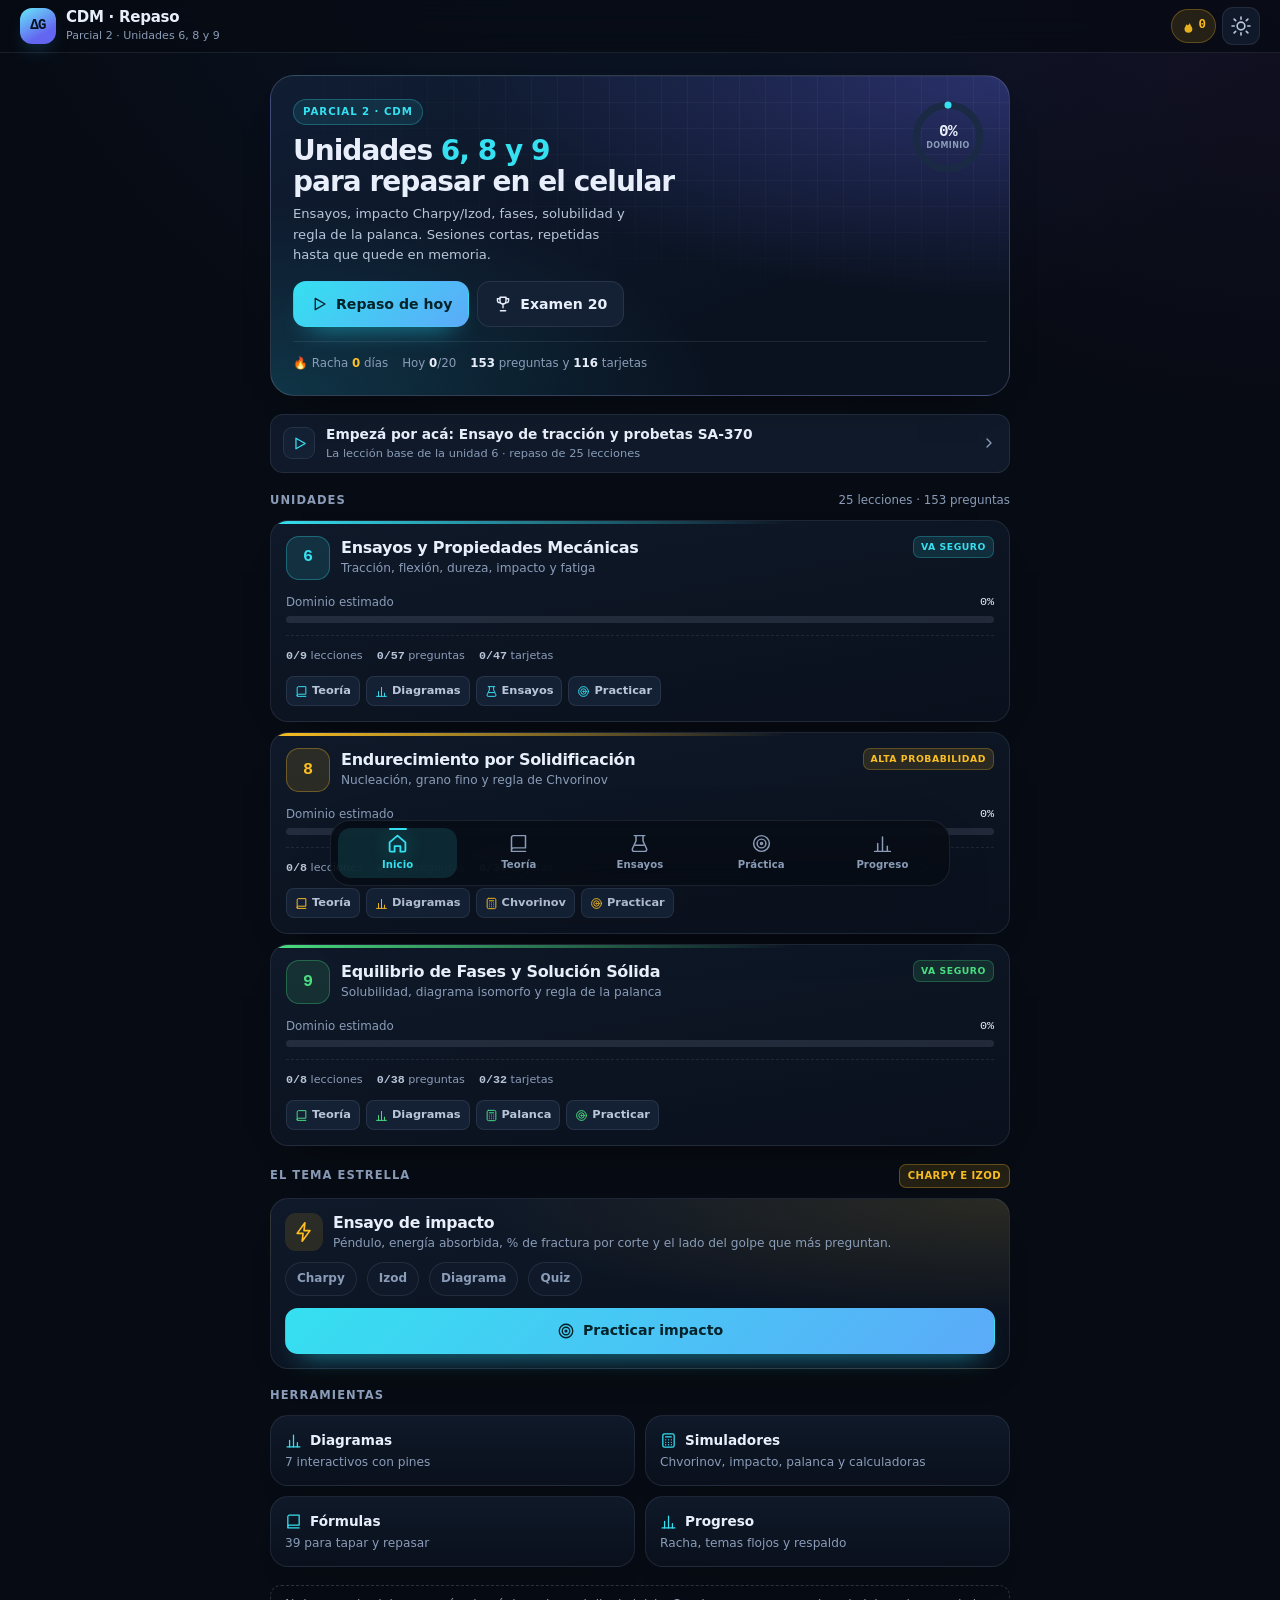
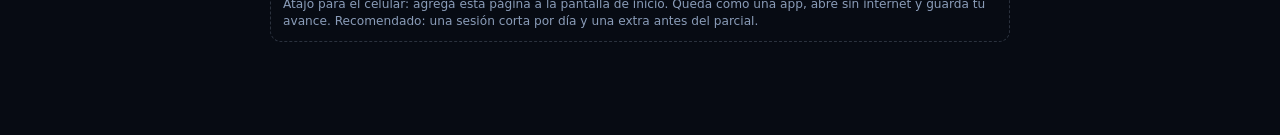
==== commit 45d37cc3: "agrego unidad 9" ====
--- a/index.html
+++ b/index.html
@@ -3,13 +3,13 @@
 <head>
   <meta charset="UTF-8" />
   <meta name="viewport" content="width=device-width, initial-scale=1, viewport-fit=cover" />
-  <meta name="description" content="Repaso móvil de Ciencia de los Materiales — Parcial 2. Unidades 6 y 8: ensayos mecánicos, impacto Charpy/Izod y solidificación con Chvorinov." />
+  <meta name="description" content="Repaso móvil de Ciencia de los Materiales — Parcial 2. Unidades 6, 8 y 9: ensayos mecánicos, impacto Charpy/Izod, solidificación, fases y regla de la palanca." />
   <meta name="theme-color" content="#070b13" />
   <meta name="color-scheme" content="dark light" />
   <meta name="apple-mobile-web-app-capable" content="yes" />
   <meta name="apple-mobile-web-app-status-bar-style" content="black-translucent" />
   <meta name="apple-mobile-web-app-title" content="CDM Repaso" />
-  <title>CDM · Repaso — Unidades 6 y 8</title>
+  <title>CDM · Repaso — Unidades 6, 8 y 9</title>
 
   <link rel="manifest" href="./manifest.webmanifest" />
   <link rel="icon" href="./assets/icons/favicon.svg" type="image/svg+xml" />
@@ -93,7 +93,7 @@
       <span class="brand-mark" aria-hidden="true">ΔG</span>
       <div class="appbar__titles">
         <h1 id="appbarTitle">CDM · Repaso</h1>
-        <p id="appbarSub">Parcial 2 · Unidades 6 y 8</p>
+        <p id="appbarSub">Parcial 2 · Unidades 6, 8 y 9</p>
       </div>
     </div>
 
--- a/css/base.css
+++ b/css/base.css
@@ -38,6 +38,8 @@
   --u6-soft: rgba(53, 224, 240, 0.12);
   --u8: #fbbf24;
   --u8-soft: rgba(251, 191, 36, 0.12);
+  --u9: #4ade80;
+  --u9-soft: rgba(74, 222, 128, 0.12);
 
   --radius-xl: 24px;
   --radius-lg: 18px;
@@ -97,6 +99,8 @@
   --u6-soft: rgba(14, 116, 144, 0.1);
   --u8: #b45309;
   --u8-soft: rgba(180, 83, 9, 0.1);
+  --u9: #15803d;
+  --u9-soft: rgba(21, 128, 61, 0.1);
 
   --shadow-card: 0 18px 36px -30px rgba(15, 23, 42, 0.35);
   --shadow-pop: 0 30px 80px -30px rgba(15, 23, 42, 0.35);
--- a/css/layout.css
+++ b/css/layout.css
@@ -166,6 +166,7 @@
 }
 
 .eyebrow--u8 { color: var(--u8); }
+.eyebrow--u9 { color: var(--u9); }
 .eyebrow--muted { color: var(--muted); }
 
 .page-head h2 {
@@ -349,6 +350,7 @@
 
 .unit-card--u6 { --u-color: var(--u6); --u-soft: var(--u6-soft); }
 .unit-card--u8 { --u-color: var(--u8); --u-soft: var(--u8-soft); }
+.unit-card--u9 { --u-color: var(--u9); --u-soft: var(--u9-soft); }
 
 .unit-card__head {
   display: flex;
--- a/css/components.css
+++ b/css/components.css
@@ -253,6 +253,7 @@
 
 .bar__fill--u6 { background: linear-gradient(90deg, var(--u6), #60a5fa); }
 .bar__fill--u8 { background: linear-gradient(90deg, var(--u8), #f97316); }
+.bar__fill--u9 { background: linear-gradient(90deg, var(--u9), #22d3ee); }
 .bar__fill--ok { background: linear-gradient(90deg, var(--green), #22d3ee); }
 .bar__fill--warn { background: linear-gradient(90deg, var(--amber), #fb923c); }
 .bar__fill--bad { background: linear-gradient(90deg, var(--rose), #f472b6); }
@@ -1398,6 +1399,7 @@
 }
 
 .diagram-card__thumb--u8 { color: var(--u8); }
+.diagram-card__thumb--u9 { color: var(--u9); }
 
 /* ---------------- simuladores ---------------- */
 
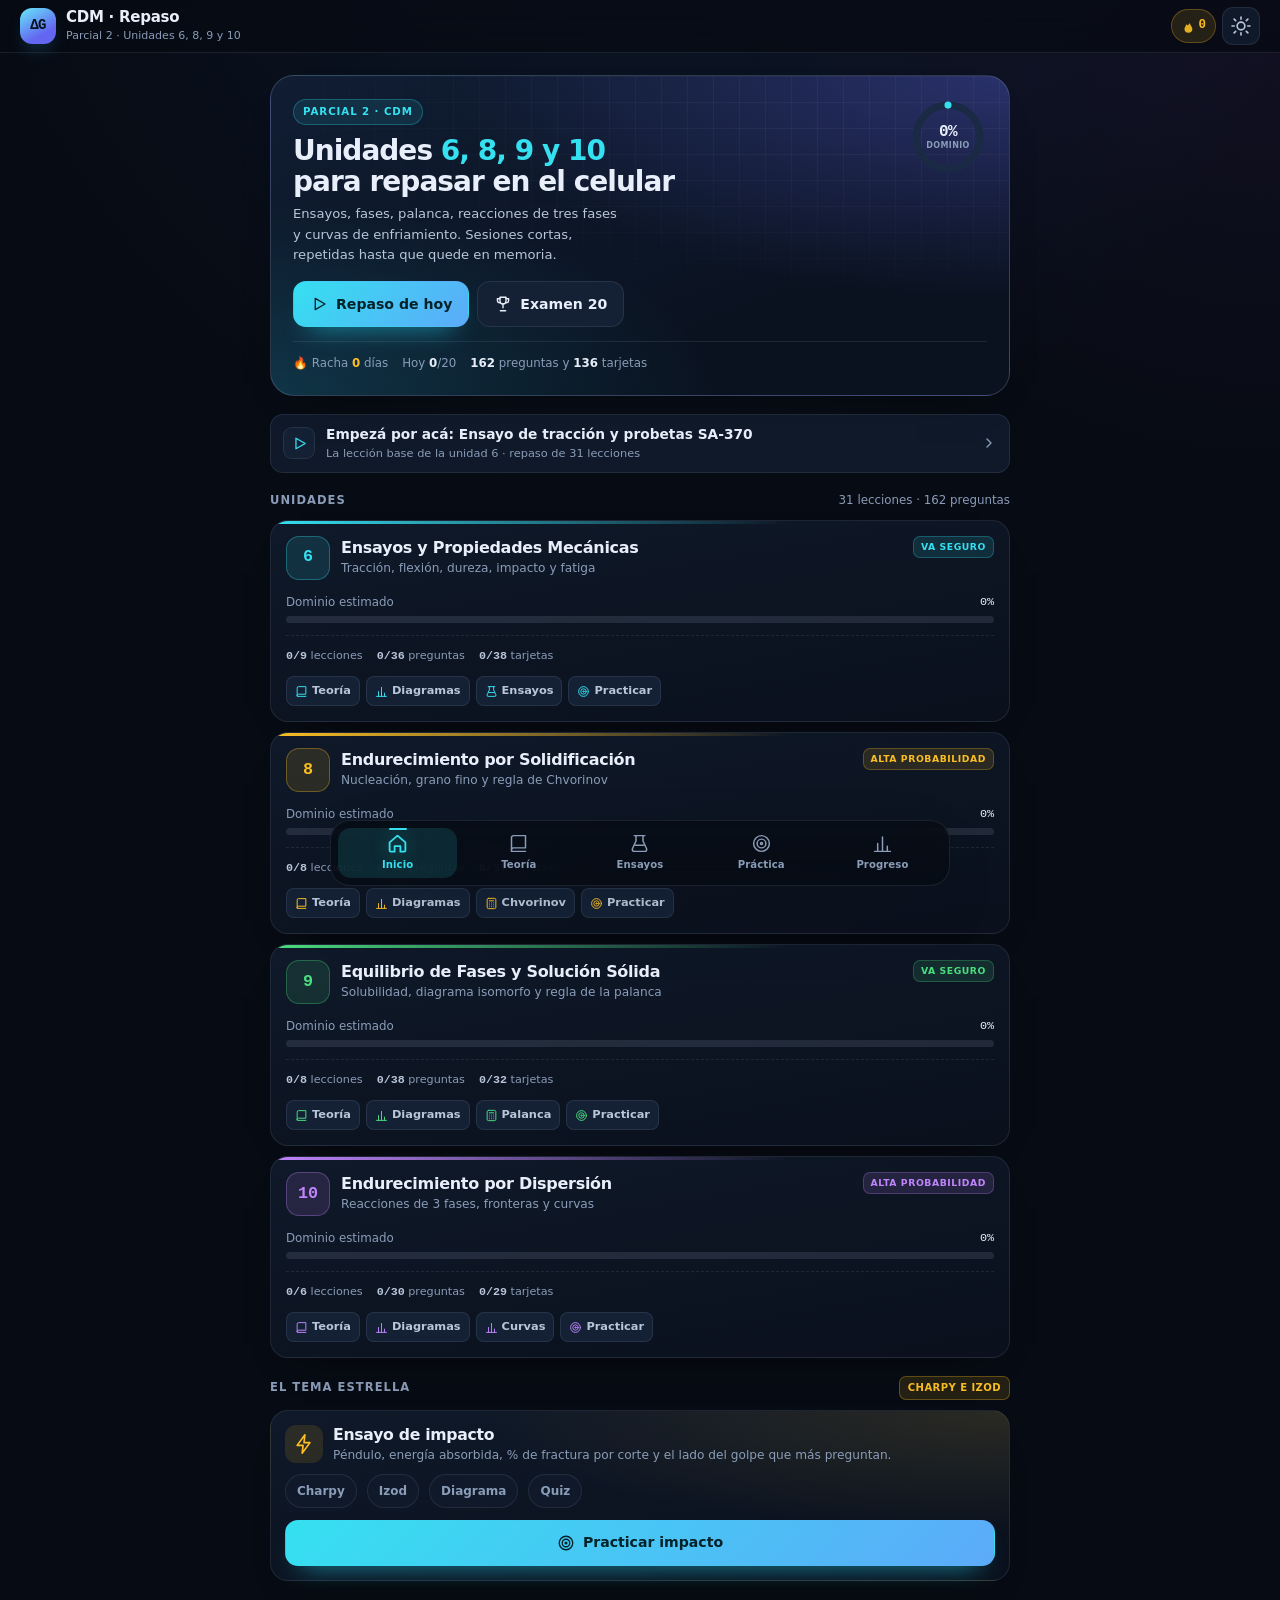
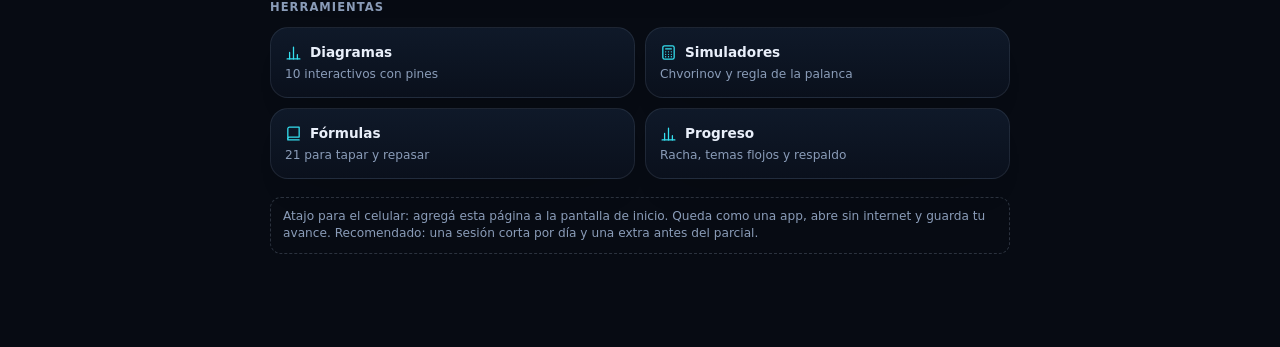
==== commit 24c1c226: "Ultima unidad y dibujos de reacciones" ====
--- a/index.html
+++ b/index.html
@@ -3,13 +3,13 @@
 <head>
   <meta charset="UTF-8" />
   <meta name="viewport" content="width=device-width, initial-scale=1, viewport-fit=cover" />
-  <meta name="description" content="Repaso móvil de Ciencia de los Materiales — Parcial 2. Unidades 6, 8 y 9: ensayos mecánicos, impacto Charpy/Izod, solidificación, fases y regla de la palanca." />
+  <meta name="description" content="Repaso móvil de Ciencia de los Materiales — Parcial 2. Unidades 6, 8, 9 y 10: ensayos mecánicos, impacto, solidificación, fases, palanca, reacciones de tres fases y curvas de enfriamiento." />
   <meta name="theme-color" content="#070b13" />
   <meta name="color-scheme" content="dark light" />
   <meta name="apple-mobile-web-app-capable" content="yes" />
   <meta name="apple-mobile-web-app-status-bar-style" content="black-translucent" />
   <meta name="apple-mobile-web-app-title" content="CDM Repaso" />
-  <title>CDM · Repaso — Unidades 6, 8 y 9</title>
+  <title>CDM · Repaso — Unidades 6, 8, 9 y 10</title>
 
   <link rel="manifest" href="./manifest.webmanifest" />
   <link rel="icon" href="./assets/icons/favicon.svg" type="image/svg+xml" />
@@ -72,7 +72,10 @@
     <symbol id="i-calculator" viewBox="0 0 24 24"><rect x="4" y="2.5" width="16" height="19" rx="2.5"/><path d="M8 7h8M8 11h.01M12 11h.01M16 11h.01M8 14.5h.01M12 14.5h.01M16 14.5h.01M8 18h.01M12 18h.01M16 18h.01"/></symbol>
     <symbol id="i-play" viewBox="0 0 24 24"><path d="M7 4.5v15l13-7.5z"/></symbol>
     <symbol id="i-shuffle" viewBox="0 0 24 24"><path d="M3 6h4l10 12h4M3 18h4L17 6h4"/><path d="M18 3l3 3-3 3M18 15l3 3-3 3"/></symbol>
-    <symbol id="i-trash" viewBox="0 0 24 24"><path d="M4 7h16M9.5 7V4.2h5V7M6.5 7l1 13h9l1-13"/></symbol>
+    <symbol id="i-pencil" viewBox="0 0 24 24"><path d="M4 20l1-4L16.5 4.5a2.1 2.1 0 0 1 3 3L8 19l-4 1z"/><path d="M14.5 6.5l3 3"/></symbol>
+  <symbol id="i-undo" viewBox="0 0 24 24"><path d="M9 7 4 12l5 5"/><path d="M4 12h9a6 6 0 0 1 6 6"/></symbol>
+  <symbol id="i-eye" viewBox="0 0 24 24"><path d="M2.5 12s3.5-6 9.5-6 9.5 6 9.5 6-3.5 6-9.5 6-9.5-6-9.5-6z"/><circle cx="12" cy="12" r="2.8"/></symbol>
+  <symbol id="i-trash" viewBox="0 0 24 24"><path d="M4 7h16M9.5 7V4.2h5V7M6.5 7l1 13h9l1-13"/></symbol>
     <symbol id="i-download" viewBox="0 0 24 24"><path d="M12 3v11.5M7.5 10.5 12 15l4.5-4.5M4 20.5h16"/></symbol>
     <symbol id="i-upload" viewBox="0 0 24 24"><path d="M12 15.5V4M7.5 8.5 12 4l4.5 4.5M4 20.5h16"/></symbol>
     <symbol id="i-settings" viewBox="0 0 24 24"><circle cx="12" cy="12" r="3"/><path d="M19.4 15a1.7 1.7 0 0 0 .3 1.9l.1.1a2 2 0 1 1-2.8 2.8l-.1-.1a1.7 1.7 0 0 0-2.9 1.2 2 2 0 1 1-4 0 1.7 1.7 0 0 0-2.9-1.2l-.1.1a2 2 0 1 1-2.8-2.8l.1-.1A1.7 1.7 0 0 0 3 15a2 2 0 1 1 0-4 1.7 1.7 0 0 0 1.4-2.9l-.1-.1a2 2 0 1 1 2.8-2.8l.1.1A1.7 1.7 0 0 0 10 4a2 2 0 1 1 4 0 1.7 1.7 0 0 0 2.9 1.4l.1-.1a2 2 0 1 1 2.8 2.8l-.1.1A1.7 1.7 0 0 0 21 11a2 2 0 1 1 0 4z"/></symbol>
@@ -93,7 +96,7 @@
       <span class="brand-mark" aria-hidden="true">ΔG</span>
       <div class="appbar__titles">
         <h1 id="appbarTitle">CDM · Repaso</h1>
-        <p id="appbarSub">Parcial 2 · Unidades 6, 8 y 9</p>
+        <p id="appbarSub">Parcial 2 · Unidades 6, 8, 9 y 10</p>
       </div>
     </div>
 
--- a/css/base.css
+++ b/css/base.css
@@ -40,6 +40,9 @@
   --u8-soft: rgba(251, 191, 36, 0.12);
   --u9: #4ade80;
   --u9-soft: rgba(74, 222, 128, 0.12);
+  --u10: #c084fc;
+  --u10-soft: rgba(192, 132, 252, 0.13);
+  --draw-ink: #7dd3fc;
 
   --radius-xl: 24px;
   --radius-lg: 18px;
@@ -101,6 +104,9 @@
   --u8-soft: rgba(180, 83, 9, 0.1);
   --u9: #15803d;
   --u9-soft: rgba(21, 128, 61, 0.1);
+  --u10: #7e22ce;
+  --u10-soft: rgba(126, 34, 206, 0.1);
+  --draw-ink: #0369a1;
 
   --shadow-card: 0 18px 36px -30px rgba(15, 23, 42, 0.35);
   --shadow-pop: 0 30px 80px -30px rgba(15, 23, 42, 0.35);
--- a/css/layout.css
+++ b/css/layout.css
@@ -167,6 +167,7 @@
 
 .eyebrow--u8 { color: var(--u8); }
 .eyebrow--u9 { color: var(--u9); }
+.eyebrow--u10 { color: var(--u10); }
 .eyebrow--muted { color: var(--muted); }
 
 .page-head h2 {
@@ -351,6 +352,7 @@
 .unit-card--u6 { --u-color: var(--u6); --u-soft: var(--u6-soft); }
 .unit-card--u8 { --u-color: var(--u8); --u-soft: var(--u8-soft); }
 .unit-card--u9 { --u-color: var(--u9); --u-soft: var(--u9-soft); }
+.unit-card--u10 { --u-color: var(--u10); --u-soft: var(--u10-soft); }
 
 .unit-card__head {
   display: flex;
--- a/css/components.css
+++ b/css/components.css
@@ -158,6 +158,8 @@
   transition: background 0.15s ease, color 0.15s ease;
 }
 
+.segmented--variants { grid-auto-flow: row; grid-template-columns: repeat(auto-fit, minmax(100px, 1fr)); }
+.segmented--variants button { white-space: normal; line-height: 1.15; padding: 6px 8px; }
 .segmented button[aria-selected="true"] {
   background: var(--surface-3);
   color: var(--text);
@@ -254,6 +256,7 @@
 .bar__fill--u6 { background: linear-gradient(90deg, var(--u6), #60a5fa); }
 .bar__fill--u8 { background: linear-gradient(90deg, var(--u8), #f97316); }
 .bar__fill--u9 { background: linear-gradient(90deg, var(--u9), #22d3ee); }
+.bar__fill--u10 { background: linear-gradient(90deg, var(--u10), #f472b6); }
 .bar__fill--ok { background: linear-gradient(90deg, var(--green), #22d3ee); }
 .bar__fill--warn { background: linear-gradient(90deg, var(--amber), #fb923c); }
 .bar__fill--bad { background: linear-gradient(90deg, var(--rose), #f472b6); }
@@ -1400,6 +1403,7 @@
 
 .diagram-card__thumb--u8 { color: var(--u8); }
 .diagram-card__thumb--u9 { color: var(--u9); }
+.diagram-card__thumb--u10 { color: var(--u10); }
 
 /* ---------------- simuladores ---------------- */
 
@@ -1655,3 +1659,122 @@
   .options--long { grid-template-columns: 1fr; }
   .flash-card, .flash-inner { min-height: 300px; }
 }
+
+/* ---------- fórmulas con fracciones apiladas ---------- */
+.formula__expr,
+.fcard__expr { text-align: center; line-height: 1.75; }
+
+.frac {
+  display: inline-block;
+  vertical-align: middle;
+  margin: 0 0.18em;
+  line-height: 1.15;
+  text-align: center;
+  max-width: 100%;
+}
+
+.frac__num,
+.frac__den {
+  display: block;
+  padding: 0 0.28em;
+  text-align: center;
+  white-space: normal;
+  overflow-wrap: anywhere;
+  line-height: 1.2;
+}
+
+.frac__num {
+  border-bottom: 1.5px solid currentColor;
+  padding-bottom: 0.12em;
+}
+
+.frac__den { padding-top: 0.12em; }
+
+.formula-lines {
+  display: flex;
+  flex-direction: column;
+  align-items: center;
+  gap: 0.55rem;
+  width: 100%;
+}
+
+.fline {
+  display: block;
+  max-width: 100%;
+  text-align: center;
+}
+
+@media (max-width: 380px) {
+  .formula__expr { font-size: 0.95rem; }
+  .fcard__expr { font-size: 0.92rem; }
+}
+
+
+/* ---------- Práctica de dibujo U10 ---------- */
+.draw-intro { border-color: color-mix(in srgb, var(--u10) 26%, var(--line)); }
+.draw-intro__icon {
+  flex: 0 0 auto; display: inline-flex; align-items: center; justify-content: center;
+  width: 42px; height: 42px; border-radius: 13px; color: var(--u10);
+  background: var(--u10-soft); border: 1px solid color-mix(in srgb, var(--u10) 30%, transparent);
+}
+.draw-groups { display: grid; gap: 14px; }
+.draw-group { display: grid; gap: 8px; }
+.draw-group__title { color: var(--muted); font-size: 0.72rem; font-weight: 800; letter-spacing: 0.1em; text-transform: uppercase; }
+.draw-chips { display: flex; flex-wrap: wrap; gap: 7px; padding-bottom: 2px; }
+.draw-chip {
+  flex: 0 0 auto; border: 1px solid var(--line); border-radius: 999px; background: var(--bg-soft);
+  color: var(--muted); font: inherit; font-size: 0.78rem; font-weight: 700; padding: 8px 12px; cursor: pointer;
+}
+.draw-chip.is-active { color: var(--u10); border-color: color-mix(in srgb, var(--u10) 55%, transparent); background: var(--u10-soft); }
+.draw-card { display: grid; gap: 12px; }
+.draw-prompt { margin: 0; color: var(--text); font-size: 0.9rem; line-height: 1.55; }
+.draw-stage {
+  position: relative; width: 100%; height: 330px; overflow: hidden; border-radius: 14px;
+  border: 1px solid var(--line); background-color: var(--bg-soft);
+  background-image: linear-gradient(var(--line) 1px, transparent 1px), linear-gradient(90deg, var(--line) 1px, transparent 1px);
+  background-size: 24px 24px; background-position: -1px -1px;
+}
+.draw-stage canvas { display: block; width: 100%; height: 100%; touch-action: none; cursor: crosshair; }
+.draw-toolbar { display: flex; flex-wrap: wrap; gap: 8px; }
+.draw-ref { display: grid; gap: 8px; border-top: 1px solid var(--line); padding-top: 12px; }
+.draw-ref[hidden] { display: none; }
+.draw-ref__frame { overflow: hidden; border: 1px solid var(--line); border-radius: 12px; background: var(--bg); }
+.draw-ref__frame svg { display: block; width: 100%; height: auto; }
+.draw-actions { display: grid; gap: 8px; margin-top: 2px; }
+.draw-actions .btn.is-done { background: var(--ok-soft); color: var(--ok); border-color: color-mix(in srgb, var(--ok) 35%, transparent); }
+.draw-muted { margin: 0; color: var(--muted); font-size: 0.76rem; line-height: 1.45; }
+@media (max-width: 380px) { .draw-stage { height: 300px; } }
+
+.inline-link { color: var(--accent); font-weight: 700; text-decoration: underline; text-underline-offset: 2px; }
+
+
+.draw-labels { display: grid; gap: 8px; border-top: 1px solid var(--line); padding-top: 12px; }
+.draw-label-chips { display: flex; flex-wrap: wrap; gap: 7px; }
+.draw-label-chip {
+  border: 1px solid var(--line); border-radius: 999px; background: var(--bg-soft);
+  color: var(--text); font: inherit; font-size: 0.82rem; font-weight: 700;
+  padding: 8px 12px; cursor: pointer;
+}
+.draw-label-chip.is-active { color: var(--amber); border-color: color-mix(in srgb, var(--amber) 55%, transparent); background: var(--amber-soft); }
+.draw-label-chip.is-placed { color: var(--ok); border-color: color-mix(in srgb, var(--ok) 45%, transparent); }
+.draw-label-chip.is-placed::after { content: ' ✓'; }
+.draw-toolbar .btn.is-active { color: var(--accent); border-color: color-mix(in srgb, var(--accent) 45%, transparent); background: var(--accent-soft); }
+.draw-actions .btn:disabled { opacity: 0.55; cursor: not-allowed; }
+
+
+/* El SVG de referencia no está dentro de .diagram-frame: repetir sus colores */
+.draw-ref__frame .svg-text {
+  fill: var(--text-dim);
+  font-family: var(--font);
+  font-size: 10px;
+  font-weight: 600;
+}
+.draw-ref__frame .svg-text--strong { fill: var(--text); font-weight: 700; }
+.draw-ref__frame .svg-text--muted { fill: var(--muted); font-weight: 500; }
+.draw-ref__frame .svg-text--mono { font-family: var(--mono); }
+.draw-ref__frame .svg-text--accent { fill: var(--accent); }
+.draw-ref__frame .svg-text--violet { fill: var(--violet); }
+.draw-ref__frame .svg-text--amber { fill: var(--amber); }
+.draw-ref__frame .svg-text--rose { fill: var(--rose); }
+.draw-ref__frame .svg-text--green { fill: var(--green); }
+.draw-ref__labels { color: var(--amber); font-size: 0.78rem; font-weight: 700; line-height: 1.4; }
